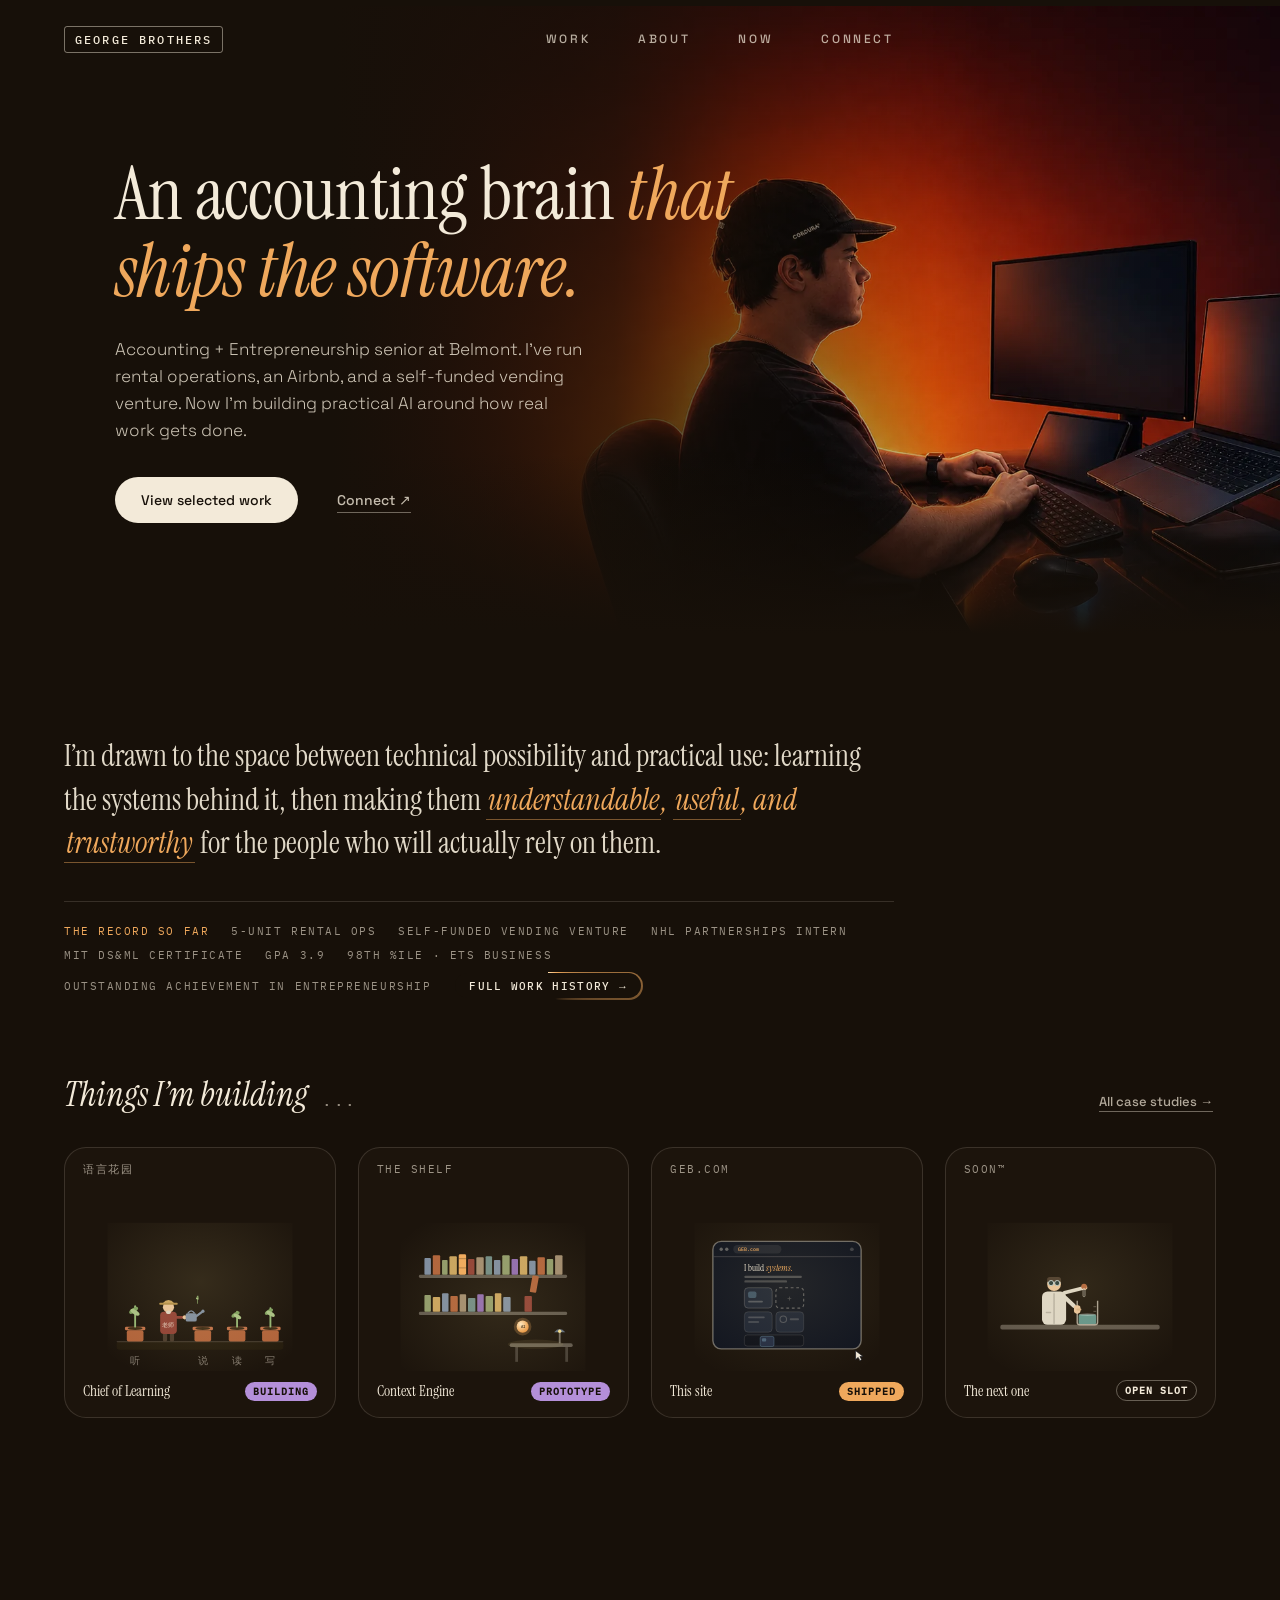
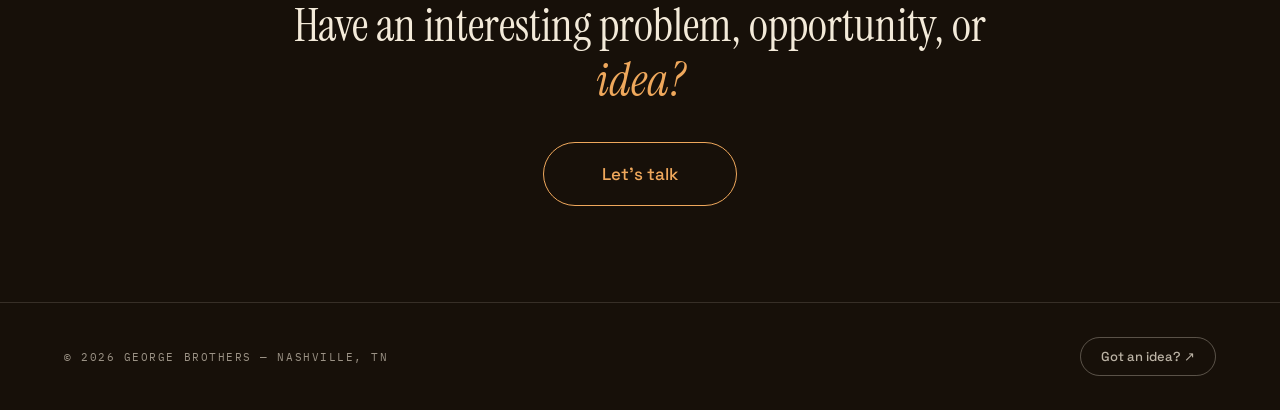
==== index.html @ db03b31f "Initial public mirror of georgeellisbrothers.com" ====
<!DOCTYPE html>
<html lang="en">
<head>
<meta charset="utf-8">
<meta name="viewport" content="width=device-width, initial-scale=1">
<title>George Brothers</title>
<meta name="description" content="Accounting + entrepreneurship senior at Belmont who has run rental operations, an Airbnb, and a self-funded vending venture. Now building practical AI and automation for real business work.">
<link rel="canonical" href="https://georgeellisbrothers.com/">
<meta property="og:title" content="George Brothers">
<meta property="og:description" content="Accounting + entrepreneurship senior at Belmont who has run rental operations, an Airbnb, and a self-funded vending venture. Now building practical AI and automation for real business work.">
<meta property="og:type" content="website">
<meta property="og:url" content="https://georgeellisbrothers.com/">
<meta property="og:image" content="https://georgeellisbrothers.com/assets/og-card.v1.png">
<meta name="twitter:card" content="summary_large_image">
<meta name="twitter:title" content="George Brothers">
<meta name="twitter:description" content="Accounting + entrepreneurship senior at Belmont who has run rental operations, an Airbnb, and a self-funded vending venture. Now building practical AI and automation for real business work.">
<meta name="twitter:image" content="https://georgeellisbrothers.com/assets/og-card.v1.png">
<link rel="icon" href="data:image/svg+xml,%3Csvg xmlns='http://www.w3.org/2000/svg' viewBox='0 0 32 32'%3E%3Crect width='32' height='32' rx='6' fill='%23171009'/%3E%3Ctext x='16' y='23' font-size='17' text-anchor='middle' fill='%23efa85c'%3E%E2%97%86%3C/text%3E%3C/svg%3E">
<link rel="preload" as="font" type="font/woff2" href="/assets/fonts/instrument-serif-400.v1.woff2" crossorigin>
<link rel="preload" as="font" type="font/woff2" href="/assets/fonts/space-grotesk-var.v1.woff2" crossorigin>
<link rel="preload" as="font" type="font/woff2" href="/assets/fonts/ibm-plex-mono-400.v1.woff2" crossorigin>
<link rel="preload" as="image" href="/assets/hero-desk.v2.webp" fetchpriority="high">
<link rel="stylesheet" href="/css/site.css">
<link rel="stylesheet" href="/css/scenes.css">
<style>
@media (prefers-reduced-motion: no-preference){
  html{scroll-behavior:smooth}
}

@keyframes dotp{0%,100%{opacity:.15}40%{opacity:1}}

/* ===== scene pausing (offscreen) ===== */
.r-scene.gb-paused,.r-scene.gb-paused *{animation-play-state:paused}

/* ===== responsive ===== */
/* scenes run a touch larger inside their cards for legibility */
.r-scene{transform:scale(1.13);transform-origin:center 45%}
@media (max-width:1024px){ .r-scene{transform:scale(1.24)} }
@media (max-width:560px){ .r-scene{transform:scale(1.55)} }
@media (max-width:768px){ .r-tip{display:none !important} }
.gb-work,.gb-cta{max-width:1400px;margin-left:auto;margin-right:auto}
@media (max-width:1024px){
  .r-cards{grid-template-columns:1fr 1fr !important}
}
@media (max-width:900px){
  .gb-positioning,.gb-work,.gb-cta{padding-left:clamp(18px,4.5vw,64px) !important;padding-right:clamp(18px,4.5vw,64px) !important}
  .r-hero{height:auto !important;margin-top:-72px !important}
  .r-hero img{position:absolute !important;left:0 !important;right:auto !important;top:0 !important;width:100% !important;height:clamp(400px,60vw,540px) !important;object-fit:cover;object-position:68% 22% !important}
  .r-hero>div:nth-child(2){background:linear-gradient(180deg,rgba(23,16,9,.82) 0%,rgba(23,16,9,.3) 16%,rgba(23,16,9,0) 30%) !important;top:0 !important;left:0 !important;right:0 !important;bottom:auto !important;height:clamp(420px,62vw,560px) !important}
  .r-hero>div:nth-child(3){top:0 !important;left:0 !important;right:0 !important;bottom:auto !important;height:clamp(420px,62vw,560px) !important;background:linear-gradient(0deg,#171009 32%,rgba(23,16,9,.55) 58%,rgba(23,16,9,.1) 78%,rgba(23,16,9,0) 92%) !important}
  .r-hero>div:nth-child(4){max-width:none !important;padding:clamp(280px,45vw,400px) 24px 8px !important}
}
@media (max-width:560px){
  .r-cards{grid-template-columns:minmax(0,1fr) !important}
  .gb-cta{padding-top:56px !important;padding-bottom:56px !important}
}

/* ===== positioning tooltips ===== */
.posw{position:relative;border-bottom:1.5px solid rgba(239,168,92,.45);padding:0 2px;cursor:default;background:transparent;color:#efa85c;transition:background .25s,color .25s,border-color .25s}
.posw:hover,.posw:focus-visible{border-color:#efa85c;background:#efa85c;color:#171009}
.posw-pop{position:absolute;bottom:calc(100% + 12px);left:50%;width:244px;transform:translateX(-50%) translateY(8px) scale(.94);opacity:0;pointer-events:none;background:#211711;border:1px solid rgba(239,168,92,.5);border-radius:12px;padding:14px 16px;box-shadow:0 16px 40px rgba(0,0,0,.55);transform-origin:bottom center;z-index:6;transition:opacity .3s ease,transform .3s cubic-bezier(.34,1.4,.6,1)}
.posw:hover .posw-pop,.posw:focus-visible .posw-pop{transform:translateX(-50%) translateY(0) scale(1);opacity:1}
.posw-ipa{display:block;font:400 11px 'IBM Plex Mono',monospace;font-style:normal;letter-spacing:.08em;color:rgba(239,168,92,.9);margin-bottom:5px}
.posw-def{display:block;font:400 13.5px/1.5 'Space Grotesk',sans-serif;font-style:normal;color:#f3ead9}

/* ===== work card hover (saturate filter dropped — scenes brighten via their own .warm layer) ===== */
.wcard{transition:transform .35s,box-shadow .35s,border-color .35s}
.wcard:hover{transform:translateY(-6px) !important;box-shadow:0 18px 40px rgba(0,0,0,.5) !important}
.card-lang:hover,.card-shelf:hover,.card-site:hover,.card-lab:hover{border-color:rgba(243,234,217,.28) !important}

/* ===== CTA envelope hover ===== */
.cta{display:inline-flex;align-items:center;border:1.5px solid #efa85c;color:#efa85c;font:500 17px 'Space Grotesk',sans-serif;padding:20px 58px;border-radius:999px;cursor:pointer;transition:background .35s,color .35s,border-color .35s}
.cta:hover,.cta:focus-visible{background:#f3ead9 !important;color:#171009 !important;border-color:#f3ead9 !important}
.cta-mail{display:inline-flex;align-items:center;overflow:hidden;width:0;opacity:0;margin-right:0;transform:translateY(6px) rotate(-12deg);transition:all .38s cubic-bezier(.34,1.56,.64,1)}
.cta:hover .cta-mail,.cta:focus-visible .cta-mail{width:20px;opacity:1;margin-right:12px;transform:none}

/* ===== connect underline hover ===== */
.hv-connect-line:hover,.hv-connect-line:focus-visible{color:#efa85c !important;border-color:#efa85c !important;background-size:0px 1px !important}

/* ===== full work history button — rotating amber ring + hover glow ===== */
.record-ring{position:relative;display:inline-flex;align-items:center;justify-content:center;border-radius:999px;padding:7px 16px;overflow:hidden;isolation:isolate;cursor:pointer;transition:box-shadow .35s}
.record-ring::before{content:'';position:absolute;top:50%;left:50%;width:190%;aspect-ratio:1;transform:translate(-50%,-50%);background:conic-gradient(from 0deg,#ffe0b0 0deg,#efa85c 34deg,rgba(239,168,92,0) 150deg,rgba(239,168,92,0) 360deg);animation:ringspin 3s linear infinite;z-index:-2}
.record-ring::after{content:'';position:absolute;inset:1.6px;border-radius:999px;background:#171009;z-index:-1;transition:background .3s}
.record-ring-label{font:500 11px 'IBM Plex Mono',monospace;letter-spacing:.12em;color:#f3ead9;transition:color .3s}
.record-ring:hover,.record-ring:focus-visible{box-shadow:0 0 22px rgba(239,168,92,.55)}
.record-ring:hover .record-ring-label,.record-ring:focus-visible .record-ring-label{color:#efa85c}
@keyframes ringspin{to{transform:translate(-50%,-50%) rotate(360deg)}}
/* reduced motion: freeze the ring as a static amber arc (global clamp handles the stop) */
@media (prefers-reduced-motion: reduce){
  .record-ring::before{background:conic-gradient(from 0deg,#efa85c 0deg,#efa85c 40deg,rgba(239,168,92,.25) 40deg,rgba(239,168,92,.25) 360deg)}
}
</style>
<script src="/js/site.js" defer></script>
<script src="/js/home.js" defer></script>
<script src="/js/scenes.js" defer></script>
</head>
<body>
<a class="skip-link" href="#main">Skip to content</a>
<div style="background:#171009;color:#f3ead9;min-height:100vh">

<!-- ============ NAV ============ -->
<nav class="gb-nav" aria-label="Primary">
  <a href="/" class="gb-wordmark">GEORGE&nbsp;BROTHERS</a>
  <div class="nav-links">
    <a href="/work" class="hv-nav">WORK</a>
    <a href="/about" class="hv-nav">ABOUT</a>
    <a href="/now" class="hv-nav">NOW</a>
    <a href="/connect" class="hv-nav">CONNECT</a>
  </div>
  <div class="gb-nav-right">
    <button type="button" class="nav-burger" aria-expanded="false" aria-controls="mobile-menu" aria-label="Menu">
      <span></span><span></span><span></span>
    </button>
  </div>
</nav>

<main id="main">

<!-- ============ HERO ============ -->
<div class="r-hero" style="position:relative;height:640px;overflow:hidden;margin-top:-72px">
  <img src="/assets/hero-desk.v2.webp" width="1672" height="941" fetchpriority="high" alt="George working at a multi-monitor desk" style="position:absolute;right:0;top:0;width:74%;height:100%;object-fit:cover;object-position:62% center">
  <div style="position:absolute;inset:0;background:linear-gradient(90deg,#171009 26%,rgba(23,16,9,.82) 48%,rgba(23,16,9,.2) 73%,rgba(23,16,9,0) 100%)"></div>
  <div style="position:absolute;inset:0;background:linear-gradient(0deg,#171009 2%,rgba(23,16,9,0) 30%)"></div>
  <div style="position:relative;z-index:2;max-width:640px;padding:150px 0 0 clamp(64px,9vw,120px);display:flex;flex-direction:column;gap:26px">
    <h1 style="margin:0;font:400 clamp(32px,7.5vw,74px)/1.04 'Instrument Serif',serif;letter-spacing:-.01em">An accounting brain <span style="font-style:italic;color:#efa85c">that ships the software.</span></h1>
    <p style="margin:0;max-width:470px;font:300 17px/1.6 'Space Grotesk',sans-serif;color:rgba(243,234,217,.82)">Accounting + Entrepreneurship senior at Belmont. I’ve run rental operations, an Airbnb, and a self-funded vending venture. Now I’m building practical AI around how real work gets done.</p>
    <div style="display:flex;align-items:center;gap:16px;margin-top:6px;flex-wrap:wrap">
      <a href="/work" class="hv-cta" style="background:#f3ead9;color:#171009;font:500 14px 'Space Grotesk',sans-serif;padding:14px 26px;border-radius:999px;cursor:pointer;transition:background .3s">View selected work</a>
      <a href="/connect" class="hv-connect-line" style="font:500 14px 'Space Grotesk',sans-serif;color:rgba(243,234,217,.8);border:1px solid transparent;padding:13px 22px;border-radius:999px;cursor:pointer;background-image:linear-gradient(rgba(243,234,217,.4),rgba(243,234,217,.4));background-repeat:no-repeat;background-size:calc(100% - 44px) 1px;background-position:22px calc(100% - 9px);transition:border-color .55s ease,color .55s ease,background-size .55s ease">Connect ↗</a>
    </div>
  </div>
</div>

<!-- ============ POSITIONING ============ -->
<div class="gb-positioning" style="padding:88px 64px 72px;max-width:830px">
  <p style="margin:0;font:400 clamp(22px,3vw,30px)/1.45 'Instrument Serif',serif;color:rgba(243,234,217,.92)">I’m drawn to the space between technical possibility and practical use: learning the systems behind it, then making them <span style="font-style:italic;color:#efa85c"><span class="posw" tabindex="0">understandable<span class="posw-pop r-tip"><span class="posw-ipa">/ˌʌndərˈstandəb(ə)l/</span><span class="posw-def">You can see how it works, not just that it works.</span></span></span>, <span class="posw" tabindex="0">useful<span class="posw-pop r-tip"><span class="posw-ipa">/ˈjuːsfʊl/</span><span class="posw-def">It earns its place by making real work easier.</span></span></span>, and <span class="posw" tabindex="0">trustworthy<span class="posw-pop r-tip"><span class="posw-ipa">/ˈtrʌs(t)ˌwərðē/</span><span class="posw-def">It behaves the same way when no one is watching.</span></span></span></span> for the people who will actually rely on them.</p>
  <div style="margin-top:36px;padding-top:22px;border-top:1px solid rgba(243,234,217,.14);display:flex;flex-wrap:wrap;align-items:baseline;column-gap:22px;row-gap:10px;font:400 11px 'IBM Plex Mono',monospace;letter-spacing:.14em;color:rgba(243,234,217,.6)">
    <span style="color:#efa85c">THE RECORD SO FAR</span>
    <span>5-UNIT RENTAL OPS</span>
    <span>SELF-FUNDED VENDING VENTURE</span>
    <span>NHL PARTNERSHIPS INTERN</span>
    <span>MIT DS&amp;ML CERTIFICATE</span>
    <span>GPA 3.9</span>
    <span>98TH %ILE · ETS BUSINESS</span>
    <span>OUTSTANDING ACHIEVEMENT IN ENTREPRENEURSHIP</span>
    <a href="/about" class="record-ring" aria-label="Full work history">
      <span class="record-ring-label">FULL WORK HISTORY →</span>
    </a>
  </div>
</div>

<!-- ============ SELECTED WORK ============ -->
<div id="work" class="gb-work" style="padding:0 64px 84px">
  <div style="display:flex;align-items:baseline;gap:14px;margin-bottom:30px;flex-wrap:wrap">
    <h2 style="margin:0;font:400 italic clamp(26px,3.6vw,34px) 'Instrument Serif',serif">Things I’m building</h2>
    <span style="font:400 16px 'IBM Plex Mono',monospace;color:rgba(243,234,217,.6);letter-spacing:.1em"><span style="animation:dotp 1.5s ease-in-out infinite">.</span><span style="animation:dotp 1.5s ease-in-out infinite;animation-delay:.25s">.</span><span style="animation:dotp 1.5s ease-in-out infinite;animation-delay:.5s">.</span></span>
    <a href="/work" class="hv-connect-line" style="margin-left:auto;font:500 13px 'Space Grotesk',sans-serif;color:rgba(243,234,217,.7);border:1px solid transparent;padding:6px 2px;background-image:linear-gradient(rgba(243,234,217,.4),rgba(243,234,217,.4));background-repeat:no-repeat;background-size:calc(100% - 4px) 1px;background-position:2px calc(100% - 4px);transition:color .4s,background-size .4s">All case studies →</a>
  </div>
  <div class="r-cards" style="display:grid;grid-template-columns:repeat(4,1fr);gap:22px">

    <!-- card 1: language garden -->
    <a href="/work#case-0" aria-label="Open case study: Chief of Learning" class="wcard card-lang" style="aspect-ratio:1;border-radius:22px;background:#1c140c;border:1px solid rgba(243,234,217,.14);position:relative;display:grid;place-items:center;overflow:hidden;cursor:pointer">
      <div class="r-scene scn" data-scene="garden" data-variant="mini" aria-hidden="true" style="position:relative;width:164px;height:150px;margin-top:28px"></div>
      <div style="position:absolute;left:18px;right:18px;bottom:16px;display:flex;align-items:center;justify-content:space-between;gap:8px">
        <span style="font:400 15px 'Instrument Serif',serif">Chief of Learning</span>
        <span style="font:600 9.5px 'IBM Plex Mono',monospace;letter-spacing:.1em;color:#171009;background:#b48fd9;border-radius:99px;padding:3px 8px">BUILDING</span>
      </div>
      <span style="position:absolute;top:14px;left:18px;font:400 11px 'IBM Plex Mono',monospace;letter-spacing:.14em;color:rgba(243,234,217,.6)">语言花园</span>
    </a>

    <!-- card 2: the thinking shelf -->
    <a href="/work#case-5" aria-label="Open case study: Context Engine" class="wcard card-shelf" style="aspect-ratio:1;border-radius:22px;background:#1c140c;border:1px solid rgba(243,234,217,.14);position:relative;display:grid;place-items:center;overflow:hidden;cursor:pointer">
      <div class="r-scene scn" data-scene="library" data-variant="mini" aria-hidden="true" style="position:relative;width:164px;height:150px;margin-top:28px"></div>
      <div style="position:absolute;left:18px;right:18px;bottom:16px;display:flex;align-items:center;justify-content:space-between;gap:8px">
        <span style="font:400 15px 'Instrument Serif',serif">Context Engine</span>
        <span style="font:600 9.5px 'IBM Plex Mono',monospace;letter-spacing:.1em;color:#171009;background:#b48fd9;border-radius:99px;padding:3px 8px">PROTOTYPE</span>
      </div>
      <span style="position:absolute;top:14px;left:18px;font:400 11px 'IBM Plex Mono',monospace;letter-spacing:.14em;color:rgba(243,234,217,.6)">THE SHELF</span>
    </a>

    <!-- card 3: this website -->
    <a href="/work#case-2" aria-label="Open case study: This site" class="wcard card-site" style="aspect-ratio:1;border-radius:22px;background:#1c140c;border:1px solid rgba(243,234,217,.14);position:relative;display:grid;place-items:center;overflow:hidden;cursor:pointer">
      <div class="r-scene scn" data-scene="website" data-variant="mini" aria-hidden="true" style="position:relative;width:164px;height:150px;margin-top:28px"></div>
      <div style="position:absolute;left:18px;right:18px;bottom:16px;display:flex;align-items:center;justify-content:space-between;gap:8px">
        <span style="font:400 15px 'Instrument Serif',serif">This site</span>
        <span style="font:600 9.5px 'IBM Plex Mono',monospace;letter-spacing:.1em;color:#171009;background:#efa85c;border-radius:99px;padding:3px 8px">SHIPPED</span>
      </div>
      <span style="position:absolute;top:14px;left:18px;font:400 11px 'IBM Plex Mono',monospace;letter-spacing:.14em;color:rgba(243,234,217,.6)">GEB.COM</span>
    </a>

    <!-- card 4: the lab -->
    <a href="/work#case-3" aria-label="Open case study: The next one" class="wcard card-lab" style="aspect-ratio:1;border-radius:22px;background:#1c140c;border:1px solid rgba(243,234,217,.14);position:relative;display:grid;place-items:center;overflow:hidden;cursor:pointer">
      <div class="r-scene scn" data-scene="lab" data-variant="mini" aria-hidden="true" style="position:relative;width:164px;height:150px;margin-top:28px"></div>
      <div style="position:absolute;left:18px;right:18px;bottom:16px;display:flex;align-items:center;justify-content:space-between;gap:8px">
        <span style="font:400 15px 'Instrument Serif',serif">The next one</span>
        <span style="font:600 9.5px 'IBM Plex Mono',monospace;letter-spacing:.1em;color:#f3ead9;background:transparent;border:1px solid rgba(243,234,217,.35);border-radius:99px;padding:3px 8px">OPEN SLOT</span>
      </div>
      <span style="position:absolute;top:14px;left:18px;font:400 11px 'IBM Plex Mono',monospace;letter-spacing:.14em;color:rgba(243,234,217,.6)">SOON™</span>
    </a>

  </div>
</div>

<!-- ============ CTA ============ -->
<div id="connect" class="gb-cta" style="padding:96px 64px;text-align:center;display:flex;flex-direction:column;align-items:center;gap:34px">
  <h2 style="margin:0;font:400 clamp(30px,5vw,46px)/1.2 'Instrument Serif',serif;max-width:700px">Have an interesting problem, opportunity, or <span style="font-style:italic;color:#efa85c">idea?</span></h2>
  <a href="/connect" class="cta">
    <span class="cta-mail" aria-hidden="true"><svg width="20" height="16" viewBox="0 0 20 16" fill="none"><rect x="1" y="1" width="18" height="14" rx="3" stroke="currentColor" stroke-width="1.6"></rect><path d="M2 3.5L10 9L18 3.5" stroke="currentColor" stroke-width="1.6" fill="none"></path></svg></span>
    <span>Let’s talk</span>
  </a>
</div>

</main>

<!-- ============ FOOTER ============ -->
<footer class="gb-footer">
  <span class="gb-copyright">© 2026 GEORGE BROTHERS — NASHVILLE, TN</span>
  <div class="gb-footer-links">
    <a href="/work#ideas" class="hv-pill hv-pill-glow">Got an idea? ↗</a>
  </div>
</footer>

</div>

<!-- ============ MOBILE MENU ============ -->
<div id="mobile-menu" hidden>
  <button type="button" class="mobile-menu-close" aria-label="Close menu">&times;</button>
  <a href="/" aria-current="page">Home</a>
  <a href="/work">Work</a>
  <a href="/about">About</a>
  <a href="/now">Now</a>
  <a href="/connect">Connect</a>
</div>

</body>
</html>
---- css/site.css ----
/* ============================================================
   George Brothers — site.css
   Shared chrome + resets for all pages. Page-specific styles
   (art, keyframes, layout) stay in each page's own <style> block.
   ============================================================ */

/* ===== self-hosted fonts (latin subsets; CJK glyphs fall through to system fonts) ===== */
@font-face{font-family:'Instrument Serif';font-style:normal;font-weight:400;font-display:swap;src:url('/assets/fonts/instrument-serif-400.v1.woff2') format('woff2')}
@font-face{font-family:'Instrument Serif';font-style:italic;font-weight:400;font-display:swap;src:url('/assets/fonts/instrument-serif-italic.v1.woff2') format('woff2')}
@font-face{font-family:'Space Grotesk';font-style:normal;font-weight:300 700;font-display:swap;src:url('/assets/fonts/space-grotesk-var.v1.woff2') format('woff2')}
@font-face{font-family:'IBM Plex Mono';font-style:normal;font-weight:400;font-display:swap;src:url('/assets/fonts/ibm-plex-mono-400.v1.woff2') format('woff2')}
@font-face{font-family:'IBM Plex Mono';font-style:normal;font-weight:500;font-display:swap;src:url('/assets/fonts/ibm-plex-mono-500.v1.woff2') format('woff2')}
@font-face{font-family:'IBM Plex Mono';font-style:italic;font-weight:400;font-display:swap;src:url('/assets/fonts/ibm-plex-mono-italic.v1.woff2') format('woff2')}

html{color-scheme:dark}
body{margin:0;background:#171009;font-family:'Space Grotesk',sans-serif}
/* clip (not hidden): kills stray horizontal overflow on mobile without
   creating a scroll container, so position:sticky keeps working */
html,body{overflow-x:clip}
/* Inline display styles (style="display:flex" etc.) beat the UA's
   [hidden]{display:none} rule — enforce it so hidden always wins. */
[hidden]{display:none !important}
a{color:inherit;text-decoration:none}
a:hover{color:inherit}

/* Button reset — converted <a onClick> -> <button> keeps looking identical */
button{font:inherit;color:inherit;background:none;border:none;padding:0;text-align:inherit;cursor:pointer}

/* Focus visibility */
:focus-visible{outline:2px solid #efa85c;outline-offset:3px}
:focus:not(:focus-visible){outline:none}

/* Skip link — visually hidden until focused */
.skip-link{position:absolute;left:16px;top:-52px;z-index:100;background:#f3ead9;color:#171009;font:500 13px 'Space Grotesk',sans-serif;padding:10px 18px;border-radius:0 0 10px 10px;transition:top .2s}
.skip-link:focus{top:0}

/* ===== shared keyframes ===== */
@keyframes pdot{0%,100%{opacity:1;transform:scale(1)}50%{opacity:.35;transform:scale(.75)}}
@keyframes fadeup{0%{opacity:0;transform:translateY(16px)}100%{opacity:1;transform:translateY(0)}}

/* ============================================================
   Canonical nav (.gb-nav) — donor: Work.dc.html
   ============================================================ */
.gb-nav{display:flex;align-items:center;justify-content:space-between;gap:12px;padding:22px 64px;position:relative;z-index:3}

.gb-wordmark{font:500 12px 'IBM Plex Mono',monospace;letter-spacing:.18em;border:1px solid rgba(243,234,217,.45);padding:5px 10px;border-radius:3px;cursor:pointer}

.nav-links{display:flex;gap:10px;font:500 12px 'Space Grotesk',sans-serif;letter-spacing:.22em;color:rgba(243,234,217,.72)}
.nav-links a{padding:8px 18px;border:1px solid transparent;border-radius:999px;transition:color .3s,border-color .3s;cursor:pointer}
.nav-links a[aria-current="page"]{border-color:rgba(243,234,217,.55);color:#f3ead9;cursor:default}

.gb-nav-right{display:flex;align-items:center;gap:14px}

.nav-burger{display:none;place-items:center;gap:4px;width:44px;height:44px;border:1px solid rgba(243,234,217,.4);border-radius:10px;cursor:pointer;grid-template-rows:repeat(3,2px);align-content:center}
.nav-burger span{width:16px;height:2px;background:#f3ead9;border-radius:2px;display:block}

@media (max-width:900px){
  .nav-links{display:none}
  .nav-burger{display:grid}
  .gb-nav,.gb-footer{padding-left:clamp(18px,4.5vw,64px);padding-right:clamp(18px,4.5vw,64px)}
}

/* ============================================================
   Mobile menu (#mobile-menu) — full-screen overlay
   JS toggles: remove [hidden] then add .open (next frame) to open;
   remove .open then set [hidden] after the fade to close.
   ============================================================ */
#mobile-menu{position:fixed;inset:0;z-index:80;background:rgba(23,16,9,.97);flex-direction:column;align-items:center;justify-content:center;gap:26px;opacity:0;pointer-events:none;transition:opacity .3s ease}
#mobile-menu[hidden]{display:none}
#mobile-menu:not([hidden]){display:flex}
#mobile-menu.open{opacity:1;pointer-events:auto}
.mobile-menu-close{position:absolute;top:16px;right:16px;padding:10px;line-height:1;font:400 26px 'Space Grotesk',sans-serif;color:rgba(243,234,217,.7);cursor:pointer;transition:color .3s}
.mobile-menu-close:hover,.mobile-menu-close:focus-visible{color:#f3ead9}
#mobile-menu a{font:400 34px 'Instrument Serif',serif;color:#f3ead9}
#mobile-menu a[aria-current="page"]{color:#efa85c}

/* ============================================================
   Canonical footer (.gb-footer) — donor: Connect/Now shape
   ============================================================ */
.gb-footer{border-top:1px solid rgba(243,234,217,.14);padding:34px 64px;display:flex;justify-content:space-between;align-items:center;flex-wrap:wrap;gap:14px}
.gb-copyright{font:400 11px 'IBM Plex Mono',monospace;letter-spacing:.14em;color:rgba(243,234,217,.6)}
.gb-footer-links{display:flex;gap:12px;align-items:center;flex-wrap:wrap}
.gb-footer-links a{font:500 13px 'Space Grotesk',sans-serif;color:rgba(243,234,217,.75);border:1px solid rgba(243,234,217,.3);border-radius:999px;padding:10px 20px;cursor:pointer;transition:border-color .3s,color .3s,box-shadow .3s}

/* ============================================================
   Shared hover classes (style-hover conversion targets)
   Payloads kept verbatim (incl. !important) per the source
   runtime's createPseudoSheet semantics — see spec §2.3.
   ============================================================ */
.hv-nav:hover,.hv-nav:focus-visible{color:#f3ead9 !important;border-color:rgba(243,234,217,.55) !important}
.hv-pill:hover,.hv-pill:focus-visible{border-color:#efa85c !important;color:#efa85c !important}
.hv-pill-glow:hover,.hv-pill-glow:focus-visible{box-shadow:0 0 18px rgba(239,168,92,.38) !important}
.hv-cta:hover,.hv-cta:focus-visible{background:#efa85c !important}

/* ============================================================
   Reduced motion — duration-clamp (not animation:none) so
   fill-mode end states still apply.
   ============================================================ */
@media (prefers-reduced-motion: reduce){
  *{animation-duration:.01ms !important;animation-iteration-count:1 !important;transition:none !important}
}
---- css/scenes.css ----
/* ============================================================
   George Brothers — scenes.css
   Living-diorama card illustrations, shared by index + work.
   Each scene is an inline SVG injected by /js/scenes.js into a
   [data-scene] host. Grammar:
     idle     — ambient-only motion (always running)
     .play    — narrative loop (hover/focus; permanent on touch)
     .dtl     — background detail, hidden when data-variant="mini"
   All motion is transform/opacity (plus a few tiny fill fades).
   Narrative anims share one clock (--scnT) and 0% == 100% ==
   rest pose, so adding/removing .play never snaps.
   NOTE: rules like `.gd-d2{animation-delay:…}` must stay AFTER
   the rule that sets the animation shorthand (shorthand resets
   delay to 0; the later rule re-applies it).
   ============================================================ */

.scn-host{--scnT:4.4s;position:relative}
.scn-host[data-variant="mini"]{--scnT:3.4s}
.scn-host[data-variant="mini"] .dtl{display:none}
.scn-host[data-variant="mini"] .ws-page{transform:translate(24px,0)}
.scn-host svg{width:100%;height:100%;display:block}
.wf-art.scn-host svg{width:200px;height:160px}
.scn-host svg *{transform-box:fill-box}
.scn-host text{font-family:'IBM Plex Mono',monospace;font-weight:500}
.scn-host text.tserif{font-family:'Instrument Serif',serif;font-weight:400}

/* warm hover wash — replaces the old rainbow/saturate hover */
.scn-host .warm{opacity:0;transition:opacity .8s ease}
.scn-host.play .warm{opacity:1}

/* loop clock — lets JS end the loop only at an iteration boundary */
.scn-host.play .scn-clock{animation:scn-clock var(--scnT) linear infinite}
@keyframes scn-clock{0%{opacity:0}100%{opacity:.01}}

/* ============================================================
   1 · garden — Chief of Learning
   ============================================================ */
/* idle */
.gd-rays{animation:gd-rays 60s linear infinite;transform-origin:center}
@keyframes gd-rays{to{transform:rotate(360deg)}}
.gd-cloud{animation:gd-cloud 26s ease-in-out infinite alternate}
@keyframes gd-cloud{from{transform:translateX(0)}to{transform:translateX(18px)}}
.gd-fly{animation:gd-fly 11s ease-in-out infinite}
@keyframes gd-fly{0%,100%{transform:translate(0,0)}25%{transform:translate(-13px,-9px)}50%{transform:translate(-22px,1px)}75%{transform:translate(-9px,7px)}}
.gd-wingL{animation:gd-flap .9s ease-in-out infinite alternate;transform-origin:right center}
.gd-wingR{animation:gd-flap .9s ease-in-out infinite alternate;transform-origin:left center}
@keyframes gd-flap{from{transform:scaleX(1)}to{transform:scaleX(.3)}}
.gd-sw1{animation:gd-sway 3.6s ease-in-out infinite alternate;transform-origin:center bottom}
.gd-sw2{animation:gd-sway 4.3s ease-in-out infinite alternate;transform-origin:center bottom}
.gd-sw3{animation:gd-sway 3.9s ease-in-out infinite alternate;transform-origin:center bottom}
@keyframes gd-sway{from{transform:rotate(-2deg)}to{transform:rotate(2deg)}}
.gd-body{animation:gd-breathe 3.8s ease-in-out infinite alternate;transform-origin:center bottom}
@keyframes gd-breathe{from{transform:scaleY(1)}to{transform:scaleY(1.014)}}
/* narrative */
.scn-host.play .gd-arm{animation:gd-arm var(--scnT) ease-in-out infinite;transform-origin:left center}
@keyframes gd-arm{0%,8%{transform:rotate(0deg)}16%,72%{transform:rotate(-18deg)}84%,100%{transform:rotate(0deg)}}
.scn-host.play .gd-can{animation:gd-can var(--scnT) ease-in-out infinite;transform-origin:left center}
@keyframes gd-can{0%,16%{transform:rotate(0deg)}23%,58%{transform:rotate(34deg)}68%,100%{transform:rotate(0deg)}}
.scn-host.play .gd-dropx{animation:gd-dropx var(--scnT) linear infinite}
@keyframes gd-dropx{0%,26%{transform:translateX(0);opacity:0}27%{opacity:1}32%{transform:translateX(2.5px);opacity:1}32.6%{opacity:0}33%{transform:translateX(0)}34%{opacity:1}39%{transform:translateX(2.5px);opacity:1}39.6%{opacity:0}40%{transform:translateX(0)}41%{opacity:1}46%{transform:translateX(2.5px);opacity:1}46.6%{opacity:0}47%,100%{transform:translateX(0);opacity:0}}
.scn-host.play .gd-dropy{animation:gd-dropy var(--scnT) linear infinite}
@keyframes gd-dropy{0%,26%{transform:translateY(0);animation-timing-function:cubic-bezier(.5,0,1,1)}32%{transform:translateY(17px)}33%{transform:translateY(0);animation-timing-function:cubic-bezier(.5,0,1,1)}39%{transform:translateY(17px)}40%{transform:translateY(0);animation-timing-function:cubic-bezier(.5,0,1,1)}46%{transform:translateY(17px)}47%,100%{transform:translateY(0)}}
.scn-host.play .gd-d2{animation-delay:calc(var(--scnT)*.04)}
.scn-host.play .gd-d3{animation-delay:calc(var(--scnT)*.08)}
.scn-host.play .gd-wet{animation:gd-wet var(--scnT) ease-in-out infinite}
@keyframes gd-wet{0%,30%{opacity:0}40%,74%{opacity:.75}90%,100%{opacity:0}}
.scn-host.play .gd-grow{animation:gd-grow var(--scnT) ease-in-out infinite;transform-origin:center bottom}
@keyframes gd-grow{0%,30%{transform:scale(.28);animation-timing-function:cubic-bezier(.3,1.25,.5,1)}48%,84%{transform:scale(1)}96%,100%{transform:scale(.28)}}
.scn-host.play .gd-bud{animation:gd-bud var(--scnT) ease-in-out infinite;transform-origin:center}
@keyframes gd-bud{0%,50%{transform:scale(0);opacity:0}58%{transform:scale(1.15);opacity:1}62%,80%{transform:scale(1);opacity:1}90%,100%{transform:scale(0);opacity:0}}
.scn-host.play .gd-gl1{animation:gd-glyph var(--scnT) ease-in-out infinite}
.scn-host.play .gd-gl2{animation:gd-glyph var(--scnT) ease-in-out calc(var(--scnT)*.055) infinite}
.scn-host.play .gd-gl3{animation:gd-glyph var(--scnT) ease-in-out calc(var(--scnT)*.11) infinite}
.scn-host.play .gd-gl4{animation:gd-glyph var(--scnT) ease-in-out calc(var(--scnT)*.165) infinite}
@keyframes gd-glyph{0%,44%{fill:rgba(243,234,217,.5)}50%,62%{fill:#efd98a}72%,100%{fill:rgba(243,234,217,.5)}}
.scn-host.play .gd-dot1{animation:gd-dot var(--scnT) ease-in-out infinite}
.scn-host.play .gd-dot2{animation:gd-dot var(--scnT) ease-in-out calc(var(--scnT)*.055) infinite}
.scn-host.play .gd-dot3{animation:gd-dot var(--scnT) ease-in-out calc(var(--scnT)*.11) infinite}
.scn-host.play .gd-dot4{animation:gd-dot var(--scnT) ease-in-out calc(var(--scnT)*.165) infinite}
@keyframes gd-dot{0%,44%{opacity:0}50%,62%{opacity:.22}72%,100%{opacity:0}}
.scn-host.play .gd-spark{animation:gd-spark var(--scnT) ease-in-out infinite;transform-origin:center}
@keyframes gd-spark{0%,52%{transform:scale(0);opacity:0}58%{transform:scale(1.15);opacity:1}62%{transform:scale(1);opacity:1}70%,100%{transform:scale(.2);opacity:0}}

/* ============================================================
   2 · dashboard — Dashboard Pro Max
   ============================================================ */
/* idle */
.db-bob{animation:db-bob 2.6s ease-in-out infinite alternate}
@keyframes db-bob{from{transform:translateY(0)}to{transform:translateY(-3px)}}
.db-halo{animation:db-halo 3s ease-in-out infinite alternate}
@keyframes db-halo{from{opacity:.15}to{opacity:.32}}
.db-steam{animation:db-steam 3.2s ease-in-out infinite}
.db-steam.s2{animation-delay:-1.6s}
@keyframes db-steam{0%{transform:translateY(0);opacity:0}25%{opacity:.5}100%{transform:translateY(-7px);opacity:0}}
.db-led1{animation:db-led1 2.4s ease-in-out infinite alternate}
@keyframes db-led1{from{opacity:.25}to{opacity:1}}
.db-hand{animation:db-hand 30s linear infinite;transform-origin:center bottom}
@keyframes db-hand{to{transform:rotate(360deg)}}
/* narrative */
.scn-host.play .db-orbmove{animation:db-orbmove var(--scnT) ease-in-out infinite}
@keyframes db-orbmove{0%,4%{transform:translate(0,0)}14%,28%{transform:translate(72px,56px)}40%,46%{transform:translate(40px,16px)}52%{transform:translate(40px,11px)}57%{transform:translate(40px,16px)}72%,100%{transform:translate(0,0)}}
.scn-host.play .db-scan{animation:db-scan var(--scnT) linear infinite}
@keyframes db-scan{0%,8%{transform:translateX(0);opacity:0}10%{opacity:.5}22%{transform:translateX(118px);opacity:.5}24%{opacity:0}25%,100%{transform:translateX(0);opacity:0}}
.scn-host.play .db-tileb{animation:db-tileb var(--scnT) ease-in-out infinite;transform-origin:center}
@keyframes db-tileb{0%,20%{transform:translate(0,0) rotate(4deg) scale(1);opacity:1}26%,30%{transform:translate(0,-3px) rotate(0deg) scale(1.05);opacity:1}42%{transform:translate(-32px,-49px) rotate(0deg) scale(1.05)}46%,84%{transform:translate(-32px,-46px) rotate(0deg) scale(1);opacity:1}88%{transform:translate(-32px,-46px) rotate(0deg) scale(1);opacity:0}89%{transform:translate(0,0) rotate(4deg) scale(1);opacity:0}94%,100%{transform:translate(0,0) rotate(4deg) scale(1);opacity:1}}
.scn-host.play .db-plus{animation:db-plus var(--scnT) linear infinite}
@keyframes db-plus{0%,26%{opacity:.25}34%,90%{opacity:0}96%,100%{opacity:.25}}
.scn-host.play .db-flash{animation:db-flash var(--scnT) ease-in-out infinite}
@keyframes db-flash{0%,40%{opacity:0}46%{opacity:.9}60%,100%{opacity:0}}
.scn-host.play .db-bar1{animation:db-bar1 var(--scnT) ease-in-out infinite;transform-origin:center bottom}
@keyframes db-bar1{0%,44%{transform:scaleY(.45)}52%{transform:scaleY(1)}56%,86%{transform:scaleY(.92)}92%,100%{transform:scaleY(.45)}}
.scn-host.play .db-bar2{animation:db-bar2 var(--scnT) ease-in-out infinite;transform-origin:center bottom}
@keyframes db-bar2{0%,46%{transform:scaleY(.85)}56%,86%{transform:scaleY(.5)}92%,100%{transform:scaleY(.85)}}
.scn-host.play .db-bar3{animation:db-bar3 var(--scnT) ease-in-out infinite;transform-origin:center bottom}
@keyframes db-bar3{0%,48%{transform:scaleY(.6)}56%{transform:scaleY(1.1)}60%,86%{transform:scaleY(1.02)}92%,100%{transform:scaleY(.6)}}
.scn-host.play .db-prog{animation:db-prog var(--scnT) ease-in-out infinite;transform-origin:left center}
@keyframes db-prog{0%,46%{transform:scaleX(.3)}58%,86%{transform:scaleX(.82)}92%,100%{transform:scaleX(.3)}}
.scn-host.play .db-led2{animation:db-led2 var(--scnT) linear infinite}
@keyframes db-led2{0%,48%{fill:rgba(243,234,217,.18)}52%,86%{fill:#8fbf7f}92%,100%{fill:rgba(243,234,217,.18)}}
.scn-host.play .db-ping{animation:db-ping var(--scnT) ease-out infinite;transform-origin:center}
@keyframes db-ping{0%,50%{transform:scale(.4);opacity:0}52%{opacity:.7}64%,100%{transform:scale(2.6);opacity:0}}
.scn-host.play .db-pulse{animation:db-pulse var(--scnT) ease-out infinite}
@keyframes db-pulse{0%,58%{transform:translateY(0);opacity:0}62%{opacity:1}68%,100%{transform:translateY(-8px);opacity:0}}
.scn-host.play .db-veil{animation:db-veil var(--scnT) ease-in-out infinite}
@keyframes db-veil{0%,82%{opacity:0}88%,94%{opacity:.55}100%{opacity:0}}

/* ============================================================
   3 · guidebook — AI for Beginners
   ============================================================ */
/* idle */
.bk-cone{animation:bk-flicker 4s ease-in-out infinite alternate}
@keyframes bk-flicker{from{opacity:.5}to{opacity:.6}}
.bk-mote1{animation:bk-mote 5.5s linear infinite}
.bk-mote2{animation:bk-mote 7s linear infinite;animation-delay:-3s}
@keyframes bk-mote{0%{transform:translateY(0);opacity:0}20%{opacity:.55}80%{opacity:.4}100%{transform:translateY(-16px);opacity:0}}
.bk-led{animation:bk-breathe 2.8s ease-in-out infinite alternate}
@keyframes bk-breathe{from{opacity:.45}to{opacity:1}}
.bk-leg1{animation:bk-swing 2.6s ease-in-out infinite alternate;transform-origin:center top}
.bk-leg2{animation:bk-swing 2.6s ease-in-out infinite alternate;animation-delay:-1.3s;transform-origin:center top}
@keyframes bk-swing{from{transform:rotate(-5deg)}to{transform:rotate(5deg)}}
.bk-corner{animation:bk-corner 3.2s ease-in-out infinite alternate;transform-origin:left bottom}
@keyframes bk-corner{from{transform:rotate(0deg)}to{transform:rotate(-8deg)}}
/* narrative */
.scn-host.play .bk-lean{animation:bk-lean var(--scnT) ease-in-out infinite;transform-origin:center bottom}
@keyframes bk-lean{0%,4%{transform:rotate(0deg)}12%,62%{transform:rotate(3.5deg)}74%,100%{transform:rotate(0deg)}}
.scn-host.play .bk-arm{animation:bk-arm var(--scnT) ease-in-out infinite;transform-origin:left center}
@keyframes bk-arm{0%,4%{transform:rotate(0deg)}12%,24%{transform:rotate(-9deg)}34%,100%{transform:rotate(0deg)}}
.scn-host.play .bk-flip{animation:bk-flip var(--scnT) ease-in-out infinite;transform-origin:left center}
@keyframes bk-flip{0%,10%{transform:scaleX(1);opacity:0}11%,12%{transform:scaleX(1);opacity:1}26%,84%{transform:scaleX(-.94);opacity:1}90%{transform:scaleX(-.94);opacity:0}91%,100%{transform:scaleX(1);opacity:0}}
.scn-host.play .bk-diag{animation:bk-diag var(--scnT) ease-in-out infinite}
@keyframes bk-diag{0%,24%{opacity:0}30%,80%{opacity:1}88%,100%{opacity:0}}
.scn-host.play .bk-ideax{animation:bk-ideax var(--scnT) linear infinite}
@keyframes bk-ideax{0%,32%{transform:translateX(0);opacity:0}34%{opacity:1}52%{transform:translateX(36px);opacity:1}54%,100%{transform:translateX(36px);opacity:0}}
.scn-host.play .bk-ideay{animation:bk-ideay var(--scnT) linear infinite}
@keyframes bk-ideay{0%,32%{transform:translateY(0);animation-timing-function:cubic-bezier(.2,.7,.4,1)}40%{transform:translateY(-24px);animation-timing-function:cubic-bezier(.5,0,.8,.4)}52%,54%{transform:translateY(-10px)}55%,100%{transform:translateY(0)}}
.scn-host.play .bk-hop{animation:bk-hop var(--scnT) ease-in-out infinite;transform-origin:center bottom}
@keyframes bk-hop{0%,52%{transform:translateY(0) scale(1)}55%{transform:translateY(-4px) scale(1)}58%{transform:translateY(0) scale(1.07,.93)}61%,100%{transform:translateY(0) scale(1)}}
.scn-host.play .bk-led{animation:bk-led var(--scnT) linear infinite}
@keyframes bk-led{0%,52%{fill:rgba(243,234,217,.25)}56%,74%{fill:#efd98a}82%,100%{fill:rgba(243,234,217,.25)}}
.scn-host.play .bk-ledhalo{animation:bk-ledhalo var(--scnT) ease-in-out infinite}
@keyframes bk-ledhalo{0%,52%{opacity:0}56%,74%{opacity:.6}82%,100%{opacity:0}}
.scn-host.play .bk-chest{animation:bk-ledhalo var(--scnT) ease-in-out infinite}
.scn-host.play .bk-bang{animation:bk-bang var(--scnT) ease-in-out infinite;transform-origin:center bottom}
@keyframes bk-bang{0%,54%{transform:scale(.4);opacity:0}58%{transform:scale(1.15);opacity:1}62%,76%{transform:scale(1);opacity:1}84%,100%{transform:scale(.4);opacity:0}}
.scn-host.play .bk-cone{animation:bk-cone var(--scnT) ease-in-out infinite}
@keyframes bk-cone{0%,54%{opacity:.5}62%,78%{opacity:.85}90%,100%{opacity:.5}}

/* ============================================================
   4 · website — This Site
   ============================================================ */
/* idle */
.ws-ccaret{animation:ws-caret 1s steps(1) infinite}
@keyframes ws-caret{0%,49%{opacity:1}50%,100%{opacity:0}}
.ws-type{animation:ws-typing 3.6s ease-out infinite;transform-origin:left center}
@keyframes ws-typing{0%{transform:scaleX(.15)}30%{transform:scaleX(.55)}45%{transform:scaleX(.55)}75%,88%{transform:scaleX(1)}100%{transform:scaleX(.15)}}
.ws-chipbob{animation:ws-chipbob 3s ease-in-out infinite alternate}
.scn-host.play .ws-chipbob{animation:none}
@keyframes ws-chipbob{from{transform:translateY(0)}to{transform:translateY(-1.2px)}}
/* narrative */
.scn-host.play .ws-cur{animation:ws-cur var(--scnT) ease-in-out infinite}
@keyframes ws-cur{0%,6%{transform:translate(0,0) scale(1)}16%,19%{transform:translate(-95px,-12px) scale(1)}21%{transform:translate(-95px,-12px) scale(.85)}24%{transform:translate(-95px,-12px) scale(1)}26%{transform:translate(-95px,-12px) scale(1)}40%,50%{transform:translate(-71px,-57px) scale(1)}62%,78%{transform:translate(0,0) scale(1)}100%{transform:translate(0,0) scale(1)}}
.scn-host.play .ws-ring{animation:ws-ring var(--scnT) ease-out infinite;transform-origin:center}
@keyframes ws-ring{0%,18%{transform:scale(.4);opacity:0}21%{transform:scale(1);opacity:.8}28%,100%{transform:scale(1.9);opacity:0}}
.scn-host.play .ws-chip{animation:ws-chip var(--scnT) ease-in-out infinite;transform-origin:top left}
@keyframes ws-chip{0%,18%{transform:translate(0,0) scale(.5) rotate(0deg);opacity:1}24%,26%{transform:translate(0,-4px) scale(.55) rotate(0deg);opacity:1}34%{transform:translate(6px,-32px) scale(.8) rotate(-2.5deg)}40%{transform:translate(17px,-53px) scale(1) rotate(0deg)}45%,84%{transform:translate(17px,-51px) scale(1) rotate(0deg);opacity:1}88%{transform:translate(17px,-51px) scale(1) rotate(0deg);opacity:0}89%{transform:translate(0,0) scale(.5) rotate(0deg);opacity:0}94%,100%{transform:translate(0,0) scale(.5) rotate(0deg);opacity:1}}
.scn-host.play .ws-slot{animation:ws-slot var(--scnT) linear infinite}
@keyframes ws-slot{0%,40%{opacity:1}46%,88%{opacity:0}94%,100%{opacity:1}}
.scn-host.play .ws-plus{animation:ws-plus var(--scnT) linear infinite}
@keyframes ws-plus{0%,36%{opacity:.25}42%,90%{opacity:0}96%,100%{opacity:.25}}
.scn-host.play .ws-flash{animation:ws-flash var(--scnT) ease-in-out infinite}
@keyframes ws-flash{0%,40%{opacity:0}46%{opacity:.9}62%,100%{opacity:0}}
.scn-host.play .ws-led{animation:ws-led var(--scnT) linear infinite}
@keyframes ws-led{0%,46%{fill:rgba(243,234,217,.2)}50%,84%{fill:#8fbf7f}92%,100%{fill:rgba(243,234,217,.2)}}
.scn-host.play .ws-ping{animation:ws-ping var(--scnT) ease-out infinite;transform-origin:center}
@keyframes ws-ping{0%,50%{transform:scale(.5);opacity:0}52%{opacity:.8}62%,100%{transform:scale(2.4);opacity:0}}
.scn-host.play .ws-cl1{animation:ws-cl var(--scnT) ease-out infinite;transform-origin:left center}
.scn-host.play .ws-cl2{animation:ws-cl var(--scnT) ease-out calc(var(--scnT)*.03) infinite;transform-origin:left center}
@keyframes ws-cl{0%,44%{transform:scaleX(0)}50%,84%{transform:scaleX(1)}90%,100%{transform:scaleX(0)}}
.scn-host.play .ws-pill{animation:ws-pill var(--scnT) ease-in-out infinite;transform-origin:center}
@keyframes ws-pill{0%,48%{transform:scale(.6);opacity:0}54%{transform:scale(1.1);opacity:1}58%,80%{transform:scale(1);opacity:1}88%,100%{transform:scale(.6);opacity:0}}
.scn-host.play .ws-prog{animation:ws-prog var(--scnT) linear infinite;transform-origin:left center}
@keyframes ws-prog{0%,82%{transform:scaleX(0);opacity:0}84%{opacity:1}92%{transform:scaleX(1);opacity:1}94%,100%{transform:scaleX(1);opacity:0}}
.scn-host.play .ws-veil{animation:ws-veil var(--scnT) ease-in-out infinite}
@keyframes ws-veil{0%,82%{opacity:0}88%,94%{opacity:.5}100%{opacity:0}}

/* ============================================================
   5 · lab — Coming Soon
   ============================================================ */
/* idle */
.lb-steam1{animation:lb-steam 3.4s linear infinite}
.lb-steam2{animation:lb-steam 3.4s linear infinite;animation-delay:-1.7s}
@keyframes lb-steam{0%{transform:translateY(0);opacity:0}25%{opacity:.45}100%{transform:translateY(-10px);opacity:0}}
.lb-vial{animation:lb-vial 3.6s ease-in-out infinite alternate}
@keyframes lb-vial{from{opacity:.35}to{opacity:.7}}
.lb-lamp{animation:lb-lampsway 5.5s ease-in-out infinite alternate;transform-origin:center top}
@keyframes lb-lampsway{from{transform:rotate(-1.2deg)}to{transform:rotate(1.2deg)}}
.lb-shim{animation:lb-shim 3s ease-in-out infinite alternate;transform-origin:center}
@keyframes lb-shim{from{transform:scaleX(1)}to{transform:scaleX(1.06)}}
.lb-body{animation:gd-breathe 3.4s ease-in-out infinite alternate;transform-origin:center bottom}
.lb-cone{animation:bk-flicker 4.5s ease-in-out infinite alternate}
/* narrative */
.scn-host.play .lb-hold{animation:lb-hold var(--scnT) ease-in-out infinite}
@keyframes lb-hold{0%,4%{transform:translate(0,0)}5.5%{transform:translate(-.8px,0)}7%{transform:translate(.8px,0)}8.5%{transform:translate(-.5px,0)}10%,100%{transform:translate(0,0)}}
.scn-host.play .lb-arm2{animation:lb-arm2 var(--scnT) ease-in-out infinite;transform-origin:left center}
@keyframes lb-arm2{0%,4%{transform:rotate(0deg)}10%,62%{transform:rotate(6deg)}72%,100%{transform:rotate(0deg)}}
.scn-host.play .lb-bulb{animation:lb-bulb var(--scnT) ease-in-out infinite;transform-origin:center top}
@keyframes lb-bulb{0%,12%{transform:scaleY(1)}14%,17%{transform:scaleY(.72)}20%,100%{transform:scaleY(1)}}
.scn-host.play .lb-drip{animation:lb-drip var(--scnT) linear infinite;transform-origin:center}
@keyframes lb-drip{0%,14%{transform:translateY(0) scale(.3);opacity:0}16%{transform:translateY(0) scale(.6);opacity:1}19%{transform:translateY(0) scale(1);opacity:1;animation-timing-function:cubic-bezier(.5,0,1,1)}25%{transform:translateY(18px) scale(1);opacity:1}26%,100%{transform:translateY(0) scale(.3);opacity:0}}
.scn-host.play .lb-splash{animation:lb-splash var(--scnT) ease-out infinite;transform-origin:center}
@keyframes lb-splash{0%,25%{transform:scale(.4);opacity:0}27%{transform:scale(1);opacity:.8}31%,100%{transform:scale(1.6);opacity:0}}
.scn-host.play .lb-liqA{animation:lb-liqA var(--scnT) ease-in-out infinite}
@keyframes lb-liqA{0%,27%{opacity:0}36%,62%{opacity:.85}82%,100%{opacity:0}}
.scn-host.play .lb-glow{animation:lb-glow var(--scnT) ease-in-out infinite}
@keyframes lb-glow{0%,28%{opacity:0}38%{opacity:.5}60%{opacity:.4}80%,100%{opacity:0}}
.scn-host.play .lb-rise{animation:lb-rise var(--scnT) ease-in-out infinite;transform-origin:center bottom}
@keyframes lb-rise{0%,26%{transform:scaleY(1)}36%,70%{transform:scaleY(1.25)}86%,100%{transform:scaleY(1)}}
.scn-host.play .lb-bub1{animation:lb-bub var(--scnT) ease-out infinite}
.scn-host.play .lb-bub2{animation:lb-bub var(--scnT) ease-out calc(var(--scnT)*.04) infinite}
.scn-host.play .lb-bub3{animation:lb-bub var(--scnT) ease-out calc(var(--scnT)*.08) infinite}
@keyframes lb-bub{0%,30%{transform:translateY(0);opacity:0}34%{opacity:.9}42%,100%{transform:translateY(-7px);opacity:0}}
.scn-host.play .lb-spark{animation:lb-spark var(--scnT) ease-in-out infinite;transform-origin:center}
@keyframes lb-spark{0%,44%{transform:scale(0);opacity:0}50%{transform:scale(1.15);opacity:1}54%{transform:scale(1);opacity:1}60%,100%{transform:scale(.3);opacity:0}}
.scn-host.play .lb-nod{animation:lb-nod var(--scnT) ease-in-out infinite;transform-origin:center bottom}
@keyframes lb-nod{0%,46%{transform:rotate(0deg)}52%,58%{transform:rotate(-5deg)}64%,100%{transform:rotate(0deg)}}
.scn-host.play .lb-glint{animation:lb-glint var(--scnT) linear infinite}
@keyframes lb-glint{0%,48%{transform:translateX(0);opacity:0}51%{opacity:.8}56%,100%{transform:translateX(7px);opacity:0}}
.scn-host.play .lb-cone{animation:lb-cone var(--scnT) ease-in-out infinite}
@keyframes lb-cone{0%,40%{opacity:.5}52%,72%{opacity:.85}86%,100%{opacity:.5}}

/* ============================================================
   6 · library — Context Engine
   ============================================================ */
/* idle */
.lib-bob{animation:db-bob 2.8s ease-in-out infinite alternate}
.lib-halo{animation:db-halo 3.2s ease-in-out infinite alternate}
.lib-pool{animation:bk-flicker 4.5s ease-in-out infinite alternate}
.lib-mote1{animation:bk-mote 6s linear infinite}
.lib-mote2{animation:bk-mote 7.5s linear infinite;animation-delay:-3.5s}
/* narrative */
.scn-host.play .lib-move{animation:lib-move var(--scnT) ease-in-out infinite}
@keyframes lib-move{0%,4%{transform:translate(0,0)}14%{transform:translate(-102px,-68px);animation-timing-function:linear}28%,34%{transform:translate(-69px,-68px)}44%{transform:translate(-32px,-32px)}52%,58%{transform:translate(-4px,4px)}62%{transform:translate(-4px,0)}66%{transform:translate(-4px,4px)}78%,100%{transform:translate(0,0)}}
.scn-host.play .lib-q{animation:lib-q var(--scnT) ease-in-out infinite;transform-origin:center bottom}
@keyframes lib-q{0%,2%{transform:translateY(4px) scale(.7);opacity:0}8%{transform:translateY(0) scale(1.05);opacity:1}11%,54%{transform:translateY(0) scale(1);opacity:1}58%,100%{transform:translateY(0) scale(1);opacity:0}}
.scn-host.play .lib-q2{animation:lib-q2 var(--scnT) ease-in-out infinite;transform-origin:center bottom}
@keyframes lib-q2{0%,56%{transform:scale(.6);opacity:0}61%{transform:scale(1.1);opacity:1}64%,82%{transform:scale(1);opacity:1}88%,100%{transform:scale(.6);opacity:0}}
.scn-host.play .lib-s1{animation:lib-scan var(--scnT) linear infinite}
.scn-host.play .lib-s2{animation:lib-scan var(--scnT) linear calc(var(--scnT)*.04) infinite}
.scn-host.play .lib-s3{animation:lib-scan var(--scnT) linear calc(var(--scnT)*.08) infinite}
.scn-host.play .lib-s4{animation:lib-scan var(--scnT) linear calc(var(--scnT)*.12) infinite}
@keyframes lib-scan{0%,12%{opacity:0}15%{opacity:.3}18%,100%{opacity:0}}
.scn-host.play .lib-s5{animation:lib-s5 var(--scnT) linear infinite}
@keyframes lib-s5{0%,26%{opacity:0}30%,36%{opacity:.45}42%,100%{opacity:0}}
.scn-host.play .lib-book{animation:lib-book var(--scnT) ease-in-out infinite;transform-origin:center bottom}
@keyframes lib-book{0%,30%{transform:translate(0,0) rotate(0deg);opacity:1}36%,38%{transform:translate(2px,7px) rotate(-10deg);opacity:1}46%{transform:translate(38px,32px) rotate(-45deg)}54%{transform:translate(79px,73px) rotate(-90deg)}57%,80%{transform:translate(79px,70px) rotate(-90deg);opacity:1}84%{transform:translate(79px,70px) rotate(-90deg);opacity:1}89%{transform:translate(79px,70px) rotate(-90deg);opacity:0}90%{transform:translate(0,0) rotate(0deg);opacity:0}96%,100%{transform:translate(0,0) rotate(0deg);opacity:1}}
.scn-host.play .lib-pg1{animation:lib-pg var(--scnT) ease-out infinite;transform-origin:right center}
.scn-host.play .lib-pg2{animation:lib-pg var(--scnT) ease-out calc(var(--scnT)*.02) infinite;transform-origin:left center}
@keyframes lib-pg{0%,58%{transform:scaleX(0);opacity:0}59%{opacity:1}64%,80%{transform:scaleX(1);opacity:1}86%,100%{transform:scaleX(0);opacity:0}}
.scn-host.play .lib-c1{animation:lib-cite var(--scnT) ease-out infinite;transform-origin:left center}
.scn-host.play .lib-c2{animation:lib-cite var(--scnT) ease-out calc(var(--scnT)*.03) infinite;transform-origin:left center}
.scn-host.play .lib-c3{animation:lib-cite var(--scnT) ease-out calc(var(--scnT)*.06) infinite;transform-origin:left center}
@keyframes lib-cite{0%,62%{transform:scaleX(0);opacity:0}63%{opacity:1}68%,78%{transform:scaleX(1);opacity:1}84%,100%{transform:scaleX(0);opacity:0}}
.scn-host.play .lib-pool{animation:lib-pool var(--scnT) ease-in-out infinite}
@keyframes lib-pool{0%,56%{opacity:.5}64%,80%{opacity:.95}92%,100%{opacity:.5}}
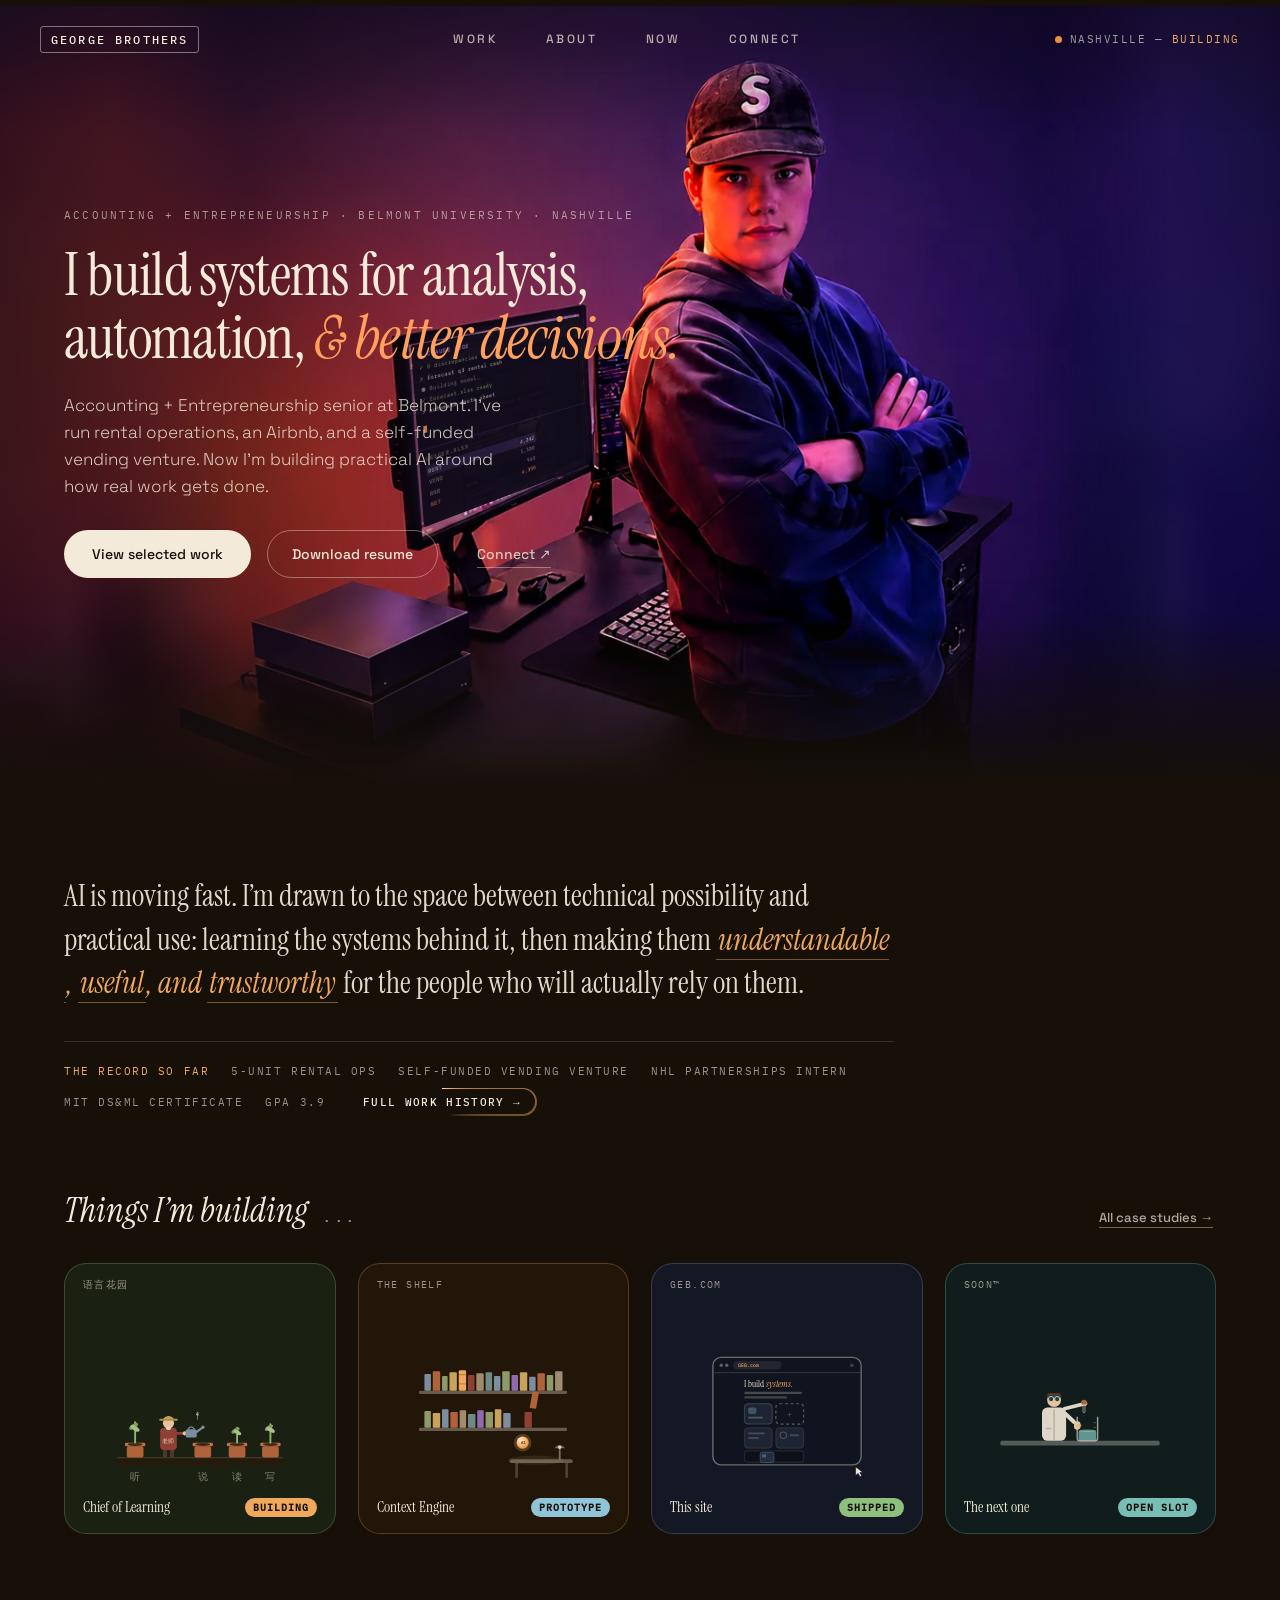
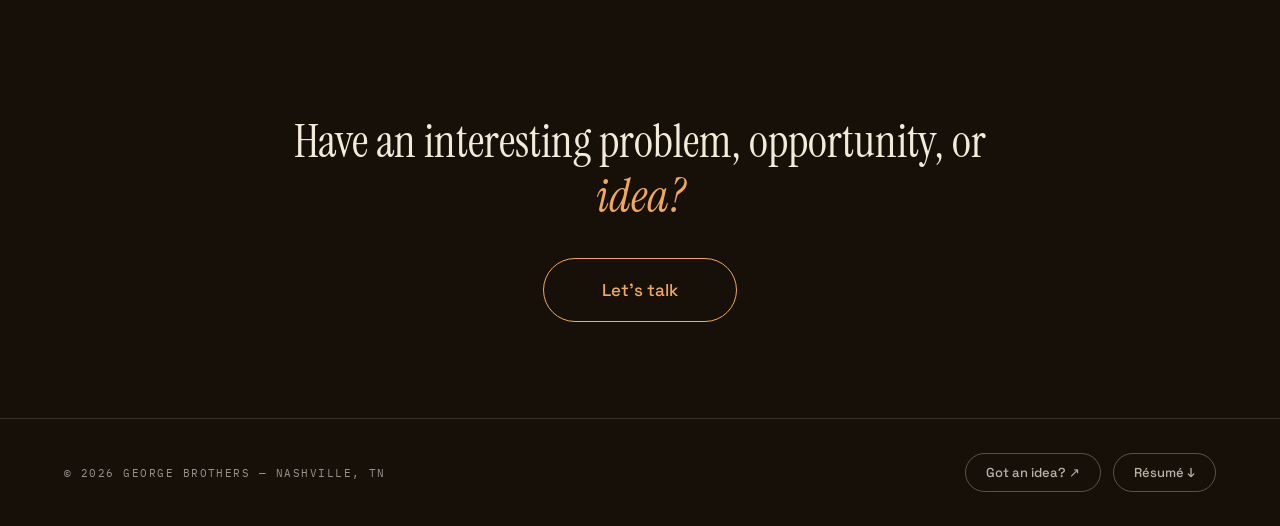
==== commit 8b10c933: "Sync mirror with current site: new hero, card scenes, Now/Connect work Brings the public mirror up t" ====
--- a/index.html
+++ b/index.html
@@ -19,7 +19,7 @@
 <link rel="preload" as="font" type="font/woff2" href="/assets/fonts/instrument-serif-400.v1.woff2" crossorigin>
 <link rel="preload" as="font" type="font/woff2" href="/assets/fonts/space-grotesk-var.v1.woff2" crossorigin>
 <link rel="preload" as="font" type="font/woff2" href="/assets/fonts/ibm-plex-mono-400.v1.woff2" crossorigin>
-<link rel="preload" as="image" href="/assets/hero-desk.v2.webp" fetchpriority="high">
+<link rel="preload" as="image" href="/assets/hero-center.v1.webp" fetchpriority="high">
 <link rel="stylesheet" href="/css/site.css">
 <link rel="stylesheet" href="/css/scenes.css">
 <style>
@@ -31,6 +31,43 @@
 
 /* ===== scene pausing (offscreen) ===== */
 .r-scene.gb-paused,.r-scene.gb-paused *{animation-play-state:paused}
+
+/* ===== hero (desktop base) ===== */
+/* The portrait is centred and deliberately taller than the frame: the subject sits
+   dead-centre, the copy reads over the orange side of the backdrop. Everything in
+   .hero-stage is sized off the stage height, so the composition holds at any width. */
+.r-hero{position:relative;height:780px;overflow:hidden;margin-top:-72px;background:#120a1d}
+/* Backdrop = a 40px-wide copy of the portrait, upscaled. Reads as the design's
+   blur(70px) wash without asking the compositor to blur a full-bleed image. */
+.hero-backdrop{position:absolute;inset:-8%;width:116%;height:116%;opacity:.95;background:url("[data-uri]") center/cover no-repeat}
+.hero-stage{position:absolute;z-index:0;left:50%;top:-21.67%;height:169%;aspect-ratio:1122/1402;transform:translateX(-50%);container-type:size}
+.hero-photo{position:absolute;inset:0;width:100%;height:100%;object-fit:cover;-webkit-mask-image:linear-gradient(90deg,transparent 0%,#000 12%,#000 88%,transparent 100%);mask-image:linear-gradient(90deg,transparent 0%,#000 12%,#000 88%,transparent 100%)}
+.hero-fade-x{position:absolute;inset:0;z-index:1;background:linear-gradient(90deg,rgba(18,10,29,.82) 0%,rgba(18,10,29,.6) 20%,rgba(18,10,29,.18) 36%,rgba(18,10,29,0) 48%)}
+.hero-fade-b{position:absolute;inset:0;z-index:1;background:linear-gradient(180deg,rgba(18,10,29,.55) 0%,rgba(18,10,29,0) 16%),linear-gradient(0deg,#171009 0%,rgba(23,16,9,.6) 8%,rgba(23,16,9,0) 22%)}
+.hero-copy{position:relative;z-index:2;max-width:640px;padding:202px 0 68px 64px;display:flex;flex-direction:column;gap:22px}
+.hero-eyebrow{margin:0;font:400 11px 'IBM Plex Mono',monospace;letter-spacing:.2em;color:rgba(243,234,217,.6)}
+.hero-h1{margin:0;font:400 clamp(34px,4.72vw,68px)/1.04 'Instrument Serif',serif;letter-spacing:-.015em;text-wrap:pretty}
+.hero-amber{font-style:italic;color:#ffa05c}
+.hero-sub{margin:0;max-width:440px;font:300 17px/1.6 'Space Grotesk',sans-serif;color:rgba(243,234,217,.85)}
+
+/* ===== hero monitor (composited onto the screen in the photo) =====
+   Positioned as a % of .hero-stage and typeset in cqh (1cqh = 1% of stage height),
+   so it stays welded to the screen at every viewport size. Content from home.js. */
+.hero-monitor{position:absolute;left:28.94%;top:38.61%;width:21.27%;height:13.82%;transform:perspective(30.1cqh) rotateY(24deg) skew(4.6deg,-14.15deg);transform-origin:left center;background:#0c0916;border-radius:.15cqh;overflow:hidden;box-shadow:0 0 1.67cqh rgba(150,110,255,.28);opacity:.94;display:flex;flex-direction:column}
+.hm-term{flex:1.4;padding:.455cqh .531cqh;overflow:hidden;border-bottom:1px solid rgba(150,110,255,.18)}
+.hm-brand{margin:0 0 .228cqh;font:500 .493cqh 'IBM Plex Mono',monospace;letter-spacing:.08em;color:#b79aff}
+.hm-line{font:400 .493cqh/1.7 'IBM Plex Mono',monospace;white-space:nowrap}
+.hm-caret{display:inline-block;width:.303cqh;height:.531cqh;background:#ffa05c;animation:hmcaret 1.2s steps(2) infinite}
+@keyframes hmcaret{0%,100%{opacity:1;transform:scale(1)}50%{opacity:.35;transform:scale(.75)}}
+/* Kept narrow: across the full panel the skew throws a row's value so far above its
+   key that the pair stops reading as one row. */
+.hm-ledger{flex:1;width:62%;padding:.379cqh .531cqh}
+.hm-title{margin:0 0 .228cqh;font:500 .455cqh 'IBM Plex Mono',monospace;letter-spacing:.1em;color:rgba(243,234,217,.5)}
+.hm-row{display:flex;justify-content:space-between;font:400 .493cqh/1.75 'IBM Plex Mono',monospace;padding:0 .152cqh}
+.hero-actions{display:flex;align-items:center;gap:16px;margin-top:8px;flex-wrap:wrap}
+.hero-primary{background:#f3ead9;color:#171009;font:500 14px 'Space Grotesk',sans-serif;padding:15px 28px;border-radius:999px;cursor:pointer;transition:background .3s}
+.hero-ghost{border:1px solid rgba(243,234,217,.4);font:500 14px 'Space Grotesk',sans-serif;padding:14px 24px;border-radius:999px;cursor:pointer;transition:border-color .3s,color .3s}
+.hero-connect{font:500 14px 'Space Grotesk',sans-serif;color:rgba(243,234,217,.8);border:1px solid transparent;padding:14px 22px;border-radius:999px;cursor:pointer;background-image:linear-gradient(rgba(243,234,217,.4),rgba(243,234,217,.4));background-repeat:no-repeat;background-size:calc(100% - 44px) 1px;background-position:22px calc(100% - 9px);transition:border-color .55s ease,color .55s ease,background-size .55s ease}
 
 /* ===== responsive ===== */
 /* scenes run a touch larger inside their cards for legibility */
@@ -42,13 +79,29 @@
 @media (max-width:1024px){
   .r-cards{grid-template-columns:1fr 1fr !important}
 }
+/* The stage is a fixed 1055px wide, so below ~1200 the subject creeps toward the
+   copy. Tighten the headline and deepen the left scrim rather than move the photo. */
+@media (min-width:901px) and (max-width:1200px){
+  .hero-h1{font-size:clamp(34px,5.2vw,58px)}
+  .hero-copy{max-width:520px;padding:190px 0 60px clamp(24px,4vw,64px)}
+  .hero-fade-x{background:linear-gradient(90deg,rgba(18,10,29,.9) 0%,rgba(18,10,29,.78) 22%,rgba(18,10,29,.42) 42%,rgba(18,10,29,.1) 60%,rgba(18,10,29,0) 72%)}
+}
+/* Below 900 the hero stacks: portrait band on top, copy underneath. --ph drives the
+   band height; the stage is 1.34x that and pulled up 17% so the crop lands on the
+   subject and the desk rather than the full body. */
 @media (max-width:900px){
   .gb-positioning,.gb-work,.gb-cta{padding-left:clamp(18px,4.5vw,64px) !important;padding-right:clamp(18px,4.5vw,64px) !important}
-  .r-hero{height:auto !important;margin-top:-72px !important}
-  .r-hero img{position:absolute !important;left:0 !important;right:auto !important;top:0 !important;width:100% !important;height:clamp(400px,60vw,540px) !important;object-fit:cover;object-position:68% 22% !important}
-  .r-hero>div:nth-child(2){background:linear-gradient(180deg,rgba(23,16,9,.82) 0%,rgba(23,16,9,.3) 16%,rgba(23,16,9,0) 30%) !important;top:0 !important;left:0 !important;right:0 !important;bottom:auto !important;height:clamp(420px,62vw,560px) !important}
-  .r-hero>div:nth-child(3){top:0 !important;left:0 !important;right:0 !important;bottom:auto !important;height:clamp(420px,62vw,560px) !important;background:linear-gradient(0deg,#171009 32%,rgba(23,16,9,.55) 58%,rgba(23,16,9,.1) 78%,rgba(23,16,9,0) 92%) !important}
-  .r-hero>div:nth-child(4){max-width:none !important;padding:clamp(280px,45vw,400px) 24px 8px !important}
+  .r-hero{height:auto;--ph:clamp(400px,84vw,560px)}
+  .hero-backdrop{inset:auto;top:0;left:-8%;width:116%;height:var(--ph)}
+  /* 124.95vw keeps the stage at least viewport-wide (aspect 1122/1402), so the
+     photo's feathered side edges never surface as a seam on tablet widths. */
+  .hero-stage{top:calc(var(--ph) * -.17);height:max(calc(var(--ph) * 1.34),124.95vw)}
+  .hero-fade-x{top:0;bottom:auto;height:var(--ph);background:linear-gradient(180deg,rgba(18,10,29,.72) 0%,rgba(18,10,29,.14) 15%,rgba(18,10,29,0) 30%)}
+  /* Spans the whole hero, not just the band: the stage can now run taller than --ph,
+     so this has to go fully opaque at the band edge and stay that way underneath. */
+  .hero-fade-b{top:0;bottom:0;height:auto;background:linear-gradient(180deg,rgba(23,16,9,0) calc(var(--ph) - 190px),rgba(23,16,9,.62) calc(var(--ph) - 80px),#171009 var(--ph))}
+  .hero-copy{max-width:none;padding:calc(var(--ph) - 44px) clamp(20px,5vw,40px) 8px}
+  .hero-sub{max-width:520px}
 }
 @media (max-width:560px){
   .r-cards{grid-template-columns:minmax(0,1fr) !important}
@@ -60,13 +113,16 @@
 .posw:hover,.posw:focus-visible{border-color:#efa85c;background:#efa85c;color:#171009}
 .posw-pop{position:absolute;bottom:calc(100% + 12px);left:50%;width:244px;transform:translateX(-50%) translateY(8px) scale(.94);opacity:0;pointer-events:none;background:#211711;border:1px solid rgba(239,168,92,.5);border-radius:12px;padding:14px 16px;box-shadow:0 16px 40px rgba(0,0,0,.55);transform-origin:bottom center;z-index:6;transition:opacity .3s ease,transform .3s cubic-bezier(.34,1.4,.6,1)}
 .posw:hover .posw-pop,.posw:focus-visible .posw-pop{transform:translateX(-50%) translateY(0) scale(1);opacity:1}
-.posw-ipa{display:block;font:400 11px 'IBM Plex Mono',monospace;font-style:normal;letter-spacing:.08em;color:rgba(239,168,92,.9);margin-bottom:5px}
+.posw-ipa{display:block;font:400 10px 'IBM Plex Mono',monospace;font-style:normal;letter-spacing:.08em;color:rgba(239,168,92,.9);margin-bottom:5px}
 .posw-def{display:block;font:400 13.5px/1.5 'Space Grotesk',sans-serif;font-style:normal;color:#f3ead9}
 
 /* ===== work card hover (saturate filter dropped — scenes brighten via their own .warm layer) ===== */
 .wcard{transition:transform .35s,box-shadow .35s,border-color .35s}
 .wcard:hover{transform:translateY(-6px) !important;box-shadow:0 18px 40px rgba(0,0,0,.5) !important}
-.card-lang:hover,.card-shelf:hover,.card-site:hover,.card-lab:hover{border-color:rgba(243,234,217,.28) !important}
+.card-lang:hover{border-color:rgba(147,181,115,.65) !important}
+.card-shelf:hover{border-color:rgba(239,168,92,.6) !important}
+.card-site:hover{border-color:rgba(125,140,160,.7) !important}
+.card-lab:hover{border-color:rgba(120,190,180,.65) !important}
 
 /* ===== CTA envelope hover ===== */
 .cta{display:inline-flex;align-items:center;border:1.5px solid #efa85c;color:#efa85c;font:500 17px 'Space Grotesk',sans-serif;padding:20px 58px;border-radius:999px;cursor:pointer;transition:background .35s,color .35s,border-color .35s}
@@ -108,6 +164,11 @@
     <a href="/connect" class="hv-nav">CONNECT</a>
   </div>
   <div class="gb-nav-right">
+    <div class="gb-status">
+      <span class="pdot" aria-hidden="true"></span>
+      <span>NASHVILLE —</span>
+      <span id="ticker-word" aria-hidden="true">BUILDING</span>
+    </div>
     <button type="button" class="nav-burger" aria-expanded="false" aria-controls="mobile-menu" aria-label="Menu">
       <span></span><span></span><span></span>
     </button>
@@ -117,23 +178,39 @@
 <main id="main">
 
 <!-- ============ HERO ============ -->
-<div class="r-hero" style="position:relative;height:640px;overflow:hidden;margin-top:-72px">
-  <img src="/assets/hero-desk.v2.webp" width="1672" height="941" fetchpriority="high" alt="George working at a multi-monitor desk" style="position:absolute;right:0;top:0;width:74%;height:100%;object-fit:cover;object-position:62% center">
-  <div style="position:absolute;inset:0;background:linear-gradient(90deg,#171009 26%,rgba(23,16,9,.82) 48%,rgba(23,16,9,.2) 73%,rgba(23,16,9,0) 100%)"></div>
-  <div style="position:absolute;inset:0;background:linear-gradient(0deg,#171009 2%,rgba(23,16,9,0) 30%)"></div>
-  <div style="position:relative;z-index:2;max-width:640px;padding:150px 0 0 clamp(64px,9vw,120px);display:flex;flex-direction:column;gap:26px">
-    <h1 style="margin:0;font:400 clamp(32px,7.5vw,74px)/1.04 'Instrument Serif',serif;letter-spacing:-.01em">An accounting brain <span style="font-style:italic;color:#efa85c">that ships the software.</span></h1>
-    <p style="margin:0;max-width:470px;font:300 17px/1.6 'Space Grotesk',sans-serif;color:rgba(243,234,217,.82)">Accounting + Entrepreneurship senior at Belmont. I’ve run rental operations, an Airbnb, and a self-funded vending venture. Now I’m building practical AI around how real work gets done.</p>
-    <div style="display:flex;align-items:center;gap:16px;margin-top:6px;flex-wrap:wrap">
-      <a href="/work" class="hv-cta" style="background:#f3ead9;color:#171009;font:500 14px 'Space Grotesk',sans-serif;padding:14px 26px;border-radius:999px;cursor:pointer;transition:background .3s">View selected work</a>
-      <a href="/connect" class="hv-connect-line" style="font:500 14px 'Space Grotesk',sans-serif;color:rgba(243,234,217,.8);border:1px solid transparent;padding:13px 22px;border-radius:999px;cursor:pointer;background-image:linear-gradient(rgba(243,234,217,.4),rgba(243,234,217,.4));background-repeat:no-repeat;background-size:calc(100% - 44px) 1px;background-position:22px calc(100% - 9px);transition:border-color .55s ease,color .55s ease,background-size .55s ease">Connect ↗</a>
+<div class="r-hero">
+  <div class="hero-backdrop" aria-hidden="true"></div>
+  <div class="hero-stage">
+    <img class="hero-photo" src="/assets/hero-center.v1.webp" width="1122" height="1402" fetchpriority="high" alt="George Brothers leaning on his desk, arms crossed, lit by a warm purple and orange glow">
+    <div class="hero-monitor" aria-hidden="true">
+      <div class="hm-term">
+        <p class="hm-brand">✻ CLAUDE CODE</p>
+        <div class="hm-lines"></div>
+        <span class="hm-caret"></span>
+      </div>
+      <div class="hm-ledger">
+        <p class="hm-title">LEDGER.XLSX</p>
+        <div class="hm-rows"></div>
+      </div>
+    </div>
+  </div>
+  <div class="hero-fade-x" aria-hidden="true"></div>
+  <div class="hero-fade-b" aria-hidden="true"></div>
+  <div class="hero-copy">
+    <p class="hero-eyebrow">ACCOUNTING + ENTREPRENEURSHIP · BELMONT UNIVERSITY · NASHVILLE</p>
+    <h1 class="hero-h1">I build systems for analysis, automation, <span class="hero-amber">&amp; better decisions.</span></h1>
+    <p class="hero-sub">Accounting + Entrepreneurship senior at Belmont. I’ve run rental operations, an Airbnb, and a self-funded vending venture. Now I’m building practical AI around how real work gets done.</p>
+    <div class="hero-actions">
+      <a href="/work" class="hv-cta hero-primary">View selected work</a>
+      <a href="/assets/george-brothers-resume.pdf" download class="hv-pill hero-ghost">Download resume</a>
+      <a href="/connect" class="hv-connect-line hero-connect">Connect ↗</a>
     </div>
   </div>
 </div>
 
 <!-- ============ POSITIONING ============ -->
 <div class="gb-positioning" style="padding:88px 64px 72px;max-width:830px">
-  <p style="margin:0;font:400 clamp(22px,3vw,30px)/1.45 'Instrument Serif',serif;color:rgba(243,234,217,.92)">I’m drawn to the space between technical possibility and practical use: learning the systems behind it, then making them <span style="font-style:italic;color:#efa85c"><span class="posw" tabindex="0">understandable<span class="posw-pop r-tip"><span class="posw-ipa">/ˌʌndərˈstandəb(ə)l/</span><span class="posw-def">You can see how it works, not just that it works.</span></span></span>, <span class="posw" tabindex="0">useful<span class="posw-pop r-tip"><span class="posw-ipa">/ˈjuːsfʊl/</span><span class="posw-def">It earns its place by making real work easier.</span></span></span>, and <span class="posw" tabindex="0">trustworthy<span class="posw-pop r-tip"><span class="posw-ipa">/ˈtrʌs(t)ˌwərðē/</span><span class="posw-def">It behaves the same way when no one is watching.</span></span></span></span> for the people who will actually rely on them.</p>
+  <p style="margin:0;font:400 clamp(22px,3vw,30px)/1.45 'Instrument Serif',serif;color:rgba(243,234,217,.92)">AI is moving fast. I’m drawn to the space between technical possibility and practical use: learning the systems behind it, then making them <span style="font-style:italic;color:#efa85c"><span class="posw" tabindex="0">understandable<span class="posw-pop r-tip"><span class="posw-ipa">/ˌʌndərˈstandəb(ə)l/</span><span class="posw-def">You can see how it works, not just that it works.</span></span></span>, <span class="posw" tabindex="0">useful<span class="posw-pop r-tip"><span class="posw-ipa">/ˈjuːsfʊl/</span><span class="posw-def">It earns its place by making real work easier.</span></span></span>, and <span class="posw" tabindex="0">trustworthy<span class="posw-pop r-tip"><span class="posw-ipa">/ˈtrʌs(t)ˌwərðē/</span><span class="posw-def">It behaves the same way when no one is watching.</span></span></span></span> for the people who will actually rely on them.</p>
   <div style="margin-top:36px;padding-top:22px;border-top:1px solid rgba(243,234,217,.14);display:flex;flex-wrap:wrap;align-items:baseline;column-gap:22px;row-gap:10px;font:400 11px 'IBM Plex Mono',monospace;letter-spacing:.14em;color:rgba(243,234,217,.6)">
     <span style="color:#efa85c">THE RECORD SO FAR</span>
     <span>5-UNIT RENTAL OPS</span>
@@ -141,8 +218,6 @@
     <span>NHL PARTNERSHIPS INTERN</span>
     <span>MIT DS&amp;ML CERTIFICATE</span>
     <span>GPA 3.9</span>
-    <span>98TH %ILE · ETS BUSINESS</span>
-    <span>OUTSTANDING ACHIEVEMENT IN ENTREPRENEURSHIP</span>
     <a href="/about" class="record-ring" aria-label="Full work history">
       <span class="record-ring-label">FULL WORK HISTORY →</span>
     </a>
@@ -159,43 +234,43 @@
   <div class="r-cards" style="display:grid;grid-template-columns:repeat(4,1fr);gap:22px">
 
     <!-- card 1: language garden -->
-    <a href="/work#case-0" aria-label="Open case study: Chief of Learning" class="wcard card-lang" style="aspect-ratio:1;border-radius:22px;background:#1c140c;border:1px solid rgba(243,234,217,.14);position:relative;display:grid;place-items:center;overflow:hidden;cursor:pointer">
+    <a href="/work#case-0" aria-label="Open case study: Chief of Learning" class="wcard card-lang" style="aspect-ratio:1;border-radius:22px;background:#1a2112;border:1px solid rgba(147,181,115,.28);position:relative;display:grid;place-items:center;overflow:hidden;cursor:pointer">
       <div class="r-scene scn" data-scene="garden" data-variant="mini" aria-hidden="true" style="position:relative;width:164px;height:150px;margin-top:28px"></div>
       <div style="position:absolute;left:18px;right:18px;bottom:16px;display:flex;align-items:center;justify-content:space-between;gap:8px">
         <span style="font:400 15px 'Instrument Serif',serif">Chief of Learning</span>
-        <span style="font:600 9.5px 'IBM Plex Mono',monospace;letter-spacing:.1em;color:#171009;background:#b48fd9;border-radius:99px;padding:3px 8px">BUILDING</span>
-      </div>
-      <span style="position:absolute;top:14px;left:18px;font:400 11px 'IBM Plex Mono',monospace;letter-spacing:.14em;color:rgba(243,234,217,.6)">语言花园</span>
+        <span style="font:600 9.5px 'IBM Plex Mono',monospace;letter-spacing:.1em;color:#171009;background:#efa85c;border-radius:99px;padding:3px 8px">BUILDING</span>
+      </div>
+      <span style="position:absolute;top:14px;left:18px;font:400 10px 'IBM Plex Mono',monospace;letter-spacing:.14em;color:rgba(243,234,217,.6)">语言花园</span>
     </a>
 
     <!-- card 2: the thinking shelf -->
-    <a href="/work#case-5" aria-label="Open case study: Context Engine" class="wcard card-shelf" style="aspect-ratio:1;border-radius:22px;background:#1c140c;border:1px solid rgba(243,234,217,.14);position:relative;display:grid;place-items:center;overflow:hidden;cursor:pointer">
+    <a href="/work#case-5" aria-label="Open case study: Context Engine" class="wcard card-shelf" style="aspect-ratio:1;border-radius:22px;background:#221609;border:1px solid rgba(239,168,92,.25);position:relative;display:grid;place-items:center;overflow:hidden;cursor:pointer">
       <div class="r-scene scn" data-scene="library" data-variant="mini" aria-hidden="true" style="position:relative;width:164px;height:150px;margin-top:28px"></div>
       <div style="position:absolute;left:18px;right:18px;bottom:16px;display:flex;align-items:center;justify-content:space-between;gap:8px">
         <span style="font:400 15px 'Instrument Serif',serif">Context Engine</span>
-        <span style="font:600 9.5px 'IBM Plex Mono',monospace;letter-spacing:.1em;color:#171009;background:#b48fd9;border-radius:99px;padding:3px 8px">PROTOTYPE</span>
-      </div>
-      <span style="position:absolute;top:14px;left:18px;font:400 11px 'IBM Plex Mono',monospace;letter-spacing:.14em;color:rgba(243,234,217,.6)">THE SHELF</span>
+        <span style="font:600 9.5px 'IBM Plex Mono',monospace;letter-spacing:.1em;color:#171009;background:#8fc4d9;border-radius:99px;padding:3px 8px">PROTOTYPE</span>
+      </div>
+      <span style="position:absolute;top:14px;left:18px;font:400 10px 'IBM Plex Mono',monospace;letter-spacing:.14em;color:rgba(243,234,217,.6)">THE SHELF</span>
     </a>
 
     <!-- card 3: this website -->
-    <a href="/work#case-2" aria-label="Open case study: This site" class="wcard card-site" style="aspect-ratio:1;border-radius:22px;background:#1c140c;border:1px solid rgba(243,234,217,.14);position:relative;display:grid;place-items:center;overflow:hidden;cursor:pointer">
+    <a href="/work#case-2" aria-label="Open case study: This site" class="wcard card-site" style="aspect-ratio:1;border-radius:22px;background:#141824;border:1px solid rgba(125,140,160,.32);position:relative;display:grid;place-items:center;overflow:hidden;cursor:pointer">
       <div class="r-scene scn" data-scene="website" data-variant="mini" aria-hidden="true" style="position:relative;width:164px;height:150px;margin-top:28px"></div>
       <div style="position:absolute;left:18px;right:18px;bottom:16px;display:flex;align-items:center;justify-content:space-between;gap:8px">
         <span style="font:400 15px 'Instrument Serif',serif">This site</span>
-        <span style="font:600 9.5px 'IBM Plex Mono',monospace;letter-spacing:.1em;color:#171009;background:#efa85c;border-radius:99px;padding:3px 8px">SHIPPED</span>
-      </div>
-      <span style="position:absolute;top:14px;left:18px;font:400 11px 'IBM Plex Mono',monospace;letter-spacing:.14em;color:rgba(243,234,217,.6)">GEB.COM</span>
+        <span style="font:600 9.5px 'IBM Plex Mono',monospace;letter-spacing:.1em;color:#171009;background:#8fbf7f;border-radius:99px;padding:3px 8px">SHIPPED</span>
+      </div>
+      <span style="position:absolute;top:14px;left:18px;font:400 10px 'IBM Plex Mono',monospace;letter-spacing:.14em;color:rgba(243,234,217,.6)">GEB.COM</span>
     </a>
 
     <!-- card 4: the lab -->
-    <a href="/work#case-3" aria-label="Open case study: The next one" class="wcard card-lab" style="aspect-ratio:1;border-radius:22px;background:#1c140c;border:1px solid rgba(243,234,217,.14);position:relative;display:grid;place-items:center;overflow:hidden;cursor:pointer">
+    <a href="/work#case-3" aria-label="Open case study: The next one" class="wcard card-lab" style="aspect-ratio:1;border-radius:22px;background:#101d1c;border:1px solid rgba(120,190,180,.28);position:relative;display:grid;place-items:center;overflow:hidden;cursor:pointer">
       <div class="r-scene scn" data-scene="lab" data-variant="mini" aria-hidden="true" style="position:relative;width:164px;height:150px;margin-top:28px"></div>
       <div style="position:absolute;left:18px;right:18px;bottom:16px;display:flex;align-items:center;justify-content:space-between;gap:8px">
         <span style="font:400 15px 'Instrument Serif',serif">The next one</span>
-        <span style="font:600 9.5px 'IBM Plex Mono',monospace;letter-spacing:.1em;color:#f3ead9;background:transparent;border:1px solid rgba(243,234,217,.35);border-radius:99px;padding:3px 8px">OPEN SLOT</span>
-      </div>
-      <span style="position:absolute;top:14px;left:18px;font:400 11px 'IBM Plex Mono',monospace;letter-spacing:.14em;color:rgba(243,234,217,.6)">SOON™</span>
+        <span style="font:600 9.5px 'IBM Plex Mono',monospace;letter-spacing:.1em;color:#171009;background:#78beb4;border-radius:99px;padding:3px 8px">OPEN SLOT</span>
+      </div>
+      <span style="position:absolute;top:14px;left:18px;font:400 10px 'IBM Plex Mono',monospace;letter-spacing:.14em;color:rgba(243,234,217,.6)">SOON™</span>
     </a>
 
   </div>
@@ -217,6 +292,7 @@
   <span class="gb-copyright">© 2026 GEORGE BROTHERS — NASHVILLE, TN</span>
   <div class="gb-footer-links">
     <a href="/work#ideas" class="hv-pill hv-pill-glow">Got an idea? ↗</a>
+    <a href="/assets/george-brothers-resume.pdf" download class="hv-pill">Résumé ↓</a>
   </div>
 </footer>
 
--- a/css/site.css
+++ b/css/site.css
@@ -36,12 +36,13 @@
 
 /* ===== shared keyframes ===== */
 @keyframes pdot{0%,100%{opacity:1;transform:scale(1)}50%{opacity:.35;transform:scale(.75)}}
+@keyframes tickfade{0%{opacity:0;transform:translateY(6px)}14%{opacity:1;transform:translateY(0)}86%{opacity:1}100%{opacity:0;transform:translateY(-6px)}}
 @keyframes fadeup{0%{opacity:0;transform:translateY(16px)}100%{opacity:1;transform:translateY(0)}}
 
 /* ============================================================
    Canonical nav (.gb-nav) — donor: Work.dc.html
    ============================================================ */
-.gb-nav{display:flex;align-items:center;justify-content:space-between;gap:12px;padding:22px 64px;position:relative;z-index:3}
+.gb-nav{display:flex;align-items:center;justify-content:space-between;gap:12px;padding:22px 40px;position:relative;z-index:3}
 
 .gb-wordmark{font:500 12px 'IBM Plex Mono',monospace;letter-spacing:.18em;border:1px solid rgba(243,234,217,.45);padding:5px 10px;border-radius:3px;cursor:pointer}
 
@@ -51,13 +52,23 @@
 
 .gb-nav-right{display:flex;align-items:center;gap:14px}
 
-.nav-burger{display:none;place-items:center;gap:4px;width:44px;height:44px;border:1px solid rgba(243,234,217,.4);border-radius:10px;cursor:pointer;grid-template-rows:repeat(3,2px);align-content:center}
+.gb-status{display:flex;align-items:center;gap:8px;font:400 11px 'IBM Plex Mono',monospace;letter-spacing:.14em;color:rgba(243,234,217,.65);white-space:nowrap}
+.gb-status .pdot{width:7px;height:7px;border-radius:50%;background:#e8913f;animation:pdot 2.4s ease-in-out infinite}
+#ticker-word{display:inline-block;color:#efa85c;animation:tickfade 2.8s ease-in-out infinite}
+#nash-time{display:inline-block;color:#efa85c}
+
+.nav-burger{display:none;place-items:center;gap:4px;width:40px;height:40px;border:1px solid rgba(243,234,217,.4);border-radius:10px;cursor:pointer;grid-template-rows:repeat(3,2px);align-content:center}
 .nav-burger span{width:16px;height:2px;background:#f3ead9;border-radius:2px;display:block}
 
 @media (max-width:900px){
   .nav-links{display:none}
   .nav-burger{display:grid}
   .gb-nav,.gb-footer{padding-left:clamp(18px,4.5vw,64px);padding-right:clamp(18px,4.5vw,64px)}
+}
+/* The nowrap ticker ("NASHVILLE — AUTOMATING THE BORING PARTS") can exceed
+   a phone's width and force horizontal overflow — hide it on small screens */
+@media (max-width:640px){
+  .gb-status{display:none}
 }
 
 /* ============================================================
@@ -69,7 +80,7 @@
 #mobile-menu[hidden]{display:none}
 #mobile-menu:not([hidden]){display:flex}
 #mobile-menu.open{opacity:1;pointer-events:auto}
-.mobile-menu-close{position:absolute;top:16px;right:16px;padding:10px;line-height:1;font:400 26px 'Space Grotesk',sans-serif;color:rgba(243,234,217,.7);cursor:pointer;transition:color .3s}
+.mobile-menu-close{position:absolute;top:26px;right:26px;font:400 26px 'Space Grotesk',sans-serif;color:rgba(243,234,217,.7);cursor:pointer;transition:color .3s}
 .mobile-menu-close:hover,.mobile-menu-close:focus-visible{color:#f3ead9}
 #mobile-menu a{font:400 34px 'Instrument Serif',serif;color:#f3ead9}
 #mobile-menu a[aria-current="page"]{color:#efa85c}
@@ -78,7 +89,7 @@
    Canonical footer (.gb-footer) — donor: Connect/Now shape
    ============================================================ */
 .gb-footer{border-top:1px solid rgba(243,234,217,.14);padding:34px 64px;display:flex;justify-content:space-between;align-items:center;flex-wrap:wrap;gap:14px}
-.gb-copyright{font:400 11px 'IBM Plex Mono',monospace;letter-spacing:.14em;color:rgba(243,234,217,.6)}
+.gb-copyright{font:400 10.5px 'IBM Plex Mono',monospace;letter-spacing:.14em;color:rgba(243,234,217,.6)}
 .gb-footer-links{display:flex;gap:12px;align-items:center;flex-wrap:wrap}
 .gb-footer-links a{font:500 13px 'Space Grotesk',sans-serif;color:rgba(243,234,217,.75);border:1px solid rgba(243,234,217,.3);border-radius:999px;padding:10px 20px;cursor:pointer;transition:border-color .3s,color .3s,box-shadow .3s}
 
--- a/css/scenes.css
+++ b/css/scenes.css
@@ -42,8 +42,8 @@
 @keyframes gd-cloud{from{transform:translateX(0)}to{transform:translateX(18px)}}
 .gd-fly{animation:gd-fly 11s ease-in-out infinite}
 @keyframes gd-fly{0%,100%{transform:translate(0,0)}25%{transform:translate(-13px,-9px)}50%{transform:translate(-22px,1px)}75%{transform:translate(-9px,7px)}}
-.gd-wingL{animation:gd-flap .9s ease-in-out infinite alternate;transform-origin:right center}
-.gd-wingR{animation:gd-flap .9s ease-in-out infinite alternate;transform-origin:left center}
+.gd-wingL{animation:gd-flap .46s ease-in-out infinite alternate;transform-origin:right center}
+.gd-wingR{animation:gd-flap .46s ease-in-out infinite alternate;transform-origin:left center}
 @keyframes gd-flap{from{transform:scaleX(1)}to{transform:scaleX(.3)}}
 .gd-sw1{animation:gd-sway 3.6s ease-in-out infinite alternate;transform-origin:center bottom}
 .gd-sw2{animation:gd-sway 4.3s ease-in-out infinite alternate;transform-origin:center bottom}
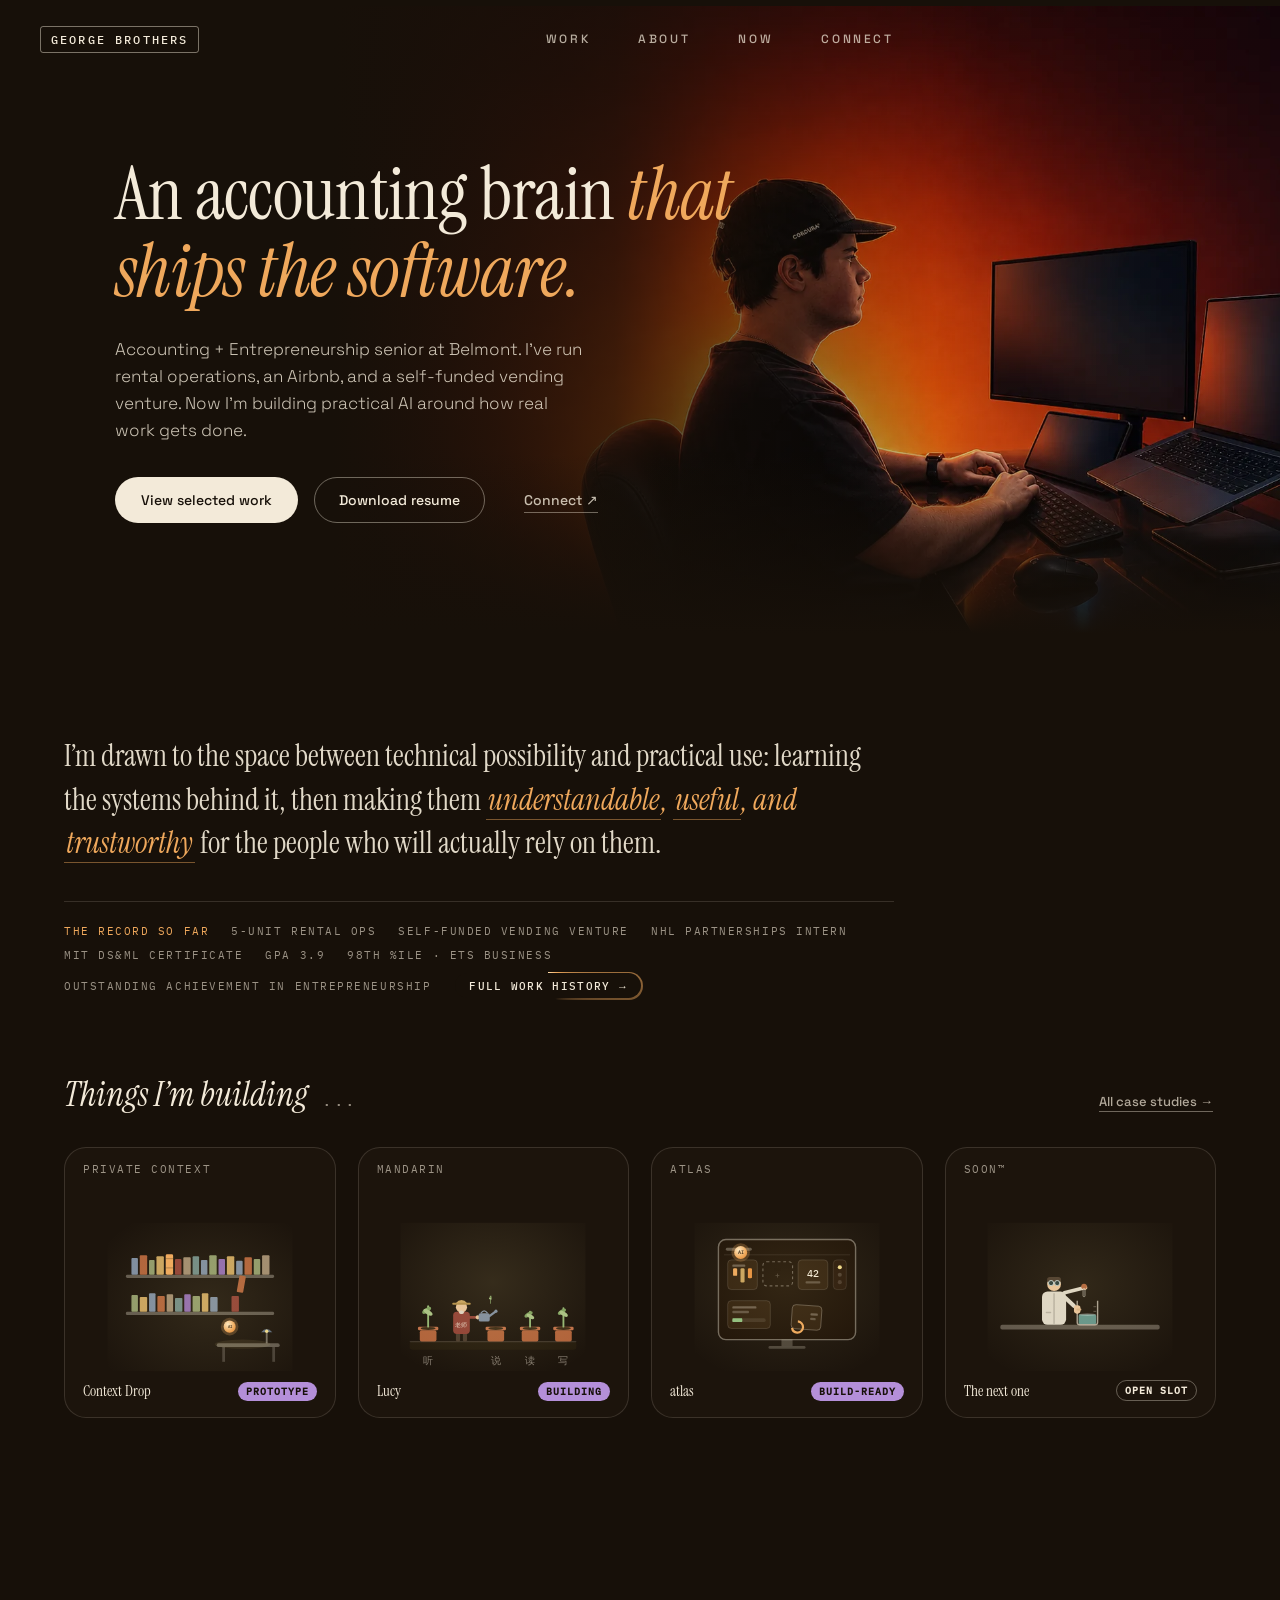
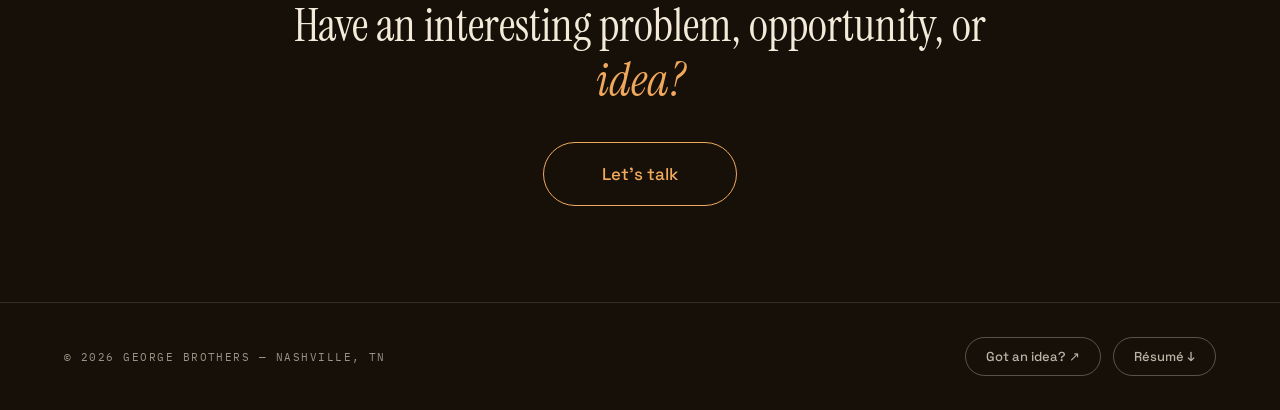
==== commit d8328778: "Sync public mirror from private @ c3781a7" ====
--- a/index.html
+++ b/index.html
@@ -19,7 +19,7 @@
 <link rel="preload" as="font" type="font/woff2" href="/assets/fonts/instrument-serif-400.v1.woff2" crossorigin>
 <link rel="preload" as="font" type="font/woff2" href="/assets/fonts/space-grotesk-var.v1.woff2" crossorigin>
 <link rel="preload" as="font" type="font/woff2" href="/assets/fonts/ibm-plex-mono-400.v1.woff2" crossorigin>
-<link rel="preload" as="image" href="/assets/hero-center.v1.webp" fetchpriority="high">
+<link rel="preload" as="image" href="/assets/hero-desk.v2.webp" fetchpriority="high">
 <link rel="stylesheet" href="/css/site.css">
 <link rel="stylesheet" href="/css/scenes.css">
 <style>
@@ -31,43 +31,6 @@
 
 /* ===== scene pausing (offscreen) ===== */
 .r-scene.gb-paused,.r-scene.gb-paused *{animation-play-state:paused}
-
-/* ===== hero (desktop base) ===== */
-/* The portrait is centred and deliberately taller than the frame: the subject sits
-   dead-centre, the copy reads over the orange side of the backdrop. Everything in
-   .hero-stage is sized off the stage height, so the composition holds at any width. */
-.r-hero{position:relative;height:780px;overflow:hidden;margin-top:-72px;background:#120a1d}
-/* Backdrop = a 40px-wide copy of the portrait, upscaled. Reads as the design's
-   blur(70px) wash without asking the compositor to blur a full-bleed image. */
-.hero-backdrop{position:absolute;inset:-8%;width:116%;height:116%;opacity:.95;background:url("[data-uri]") center/cover no-repeat}
-.hero-stage{position:absolute;z-index:0;left:50%;top:-21.67%;height:169%;aspect-ratio:1122/1402;transform:translateX(-50%);container-type:size}
-.hero-photo{position:absolute;inset:0;width:100%;height:100%;object-fit:cover;-webkit-mask-image:linear-gradient(90deg,transparent 0%,#000 12%,#000 88%,transparent 100%);mask-image:linear-gradient(90deg,transparent 0%,#000 12%,#000 88%,transparent 100%)}
-.hero-fade-x{position:absolute;inset:0;z-index:1;background:linear-gradient(90deg,rgba(18,10,29,.82) 0%,rgba(18,10,29,.6) 20%,rgba(18,10,29,.18) 36%,rgba(18,10,29,0) 48%)}
-.hero-fade-b{position:absolute;inset:0;z-index:1;background:linear-gradient(180deg,rgba(18,10,29,.55) 0%,rgba(18,10,29,0) 16%),linear-gradient(0deg,#171009 0%,rgba(23,16,9,.6) 8%,rgba(23,16,9,0) 22%)}
-.hero-copy{position:relative;z-index:2;max-width:640px;padding:202px 0 68px 64px;display:flex;flex-direction:column;gap:22px}
-.hero-eyebrow{margin:0;font:400 11px 'IBM Plex Mono',monospace;letter-spacing:.2em;color:rgba(243,234,217,.6)}
-.hero-h1{margin:0;font:400 clamp(34px,4.72vw,68px)/1.04 'Instrument Serif',serif;letter-spacing:-.015em;text-wrap:pretty}
-.hero-amber{font-style:italic;color:#ffa05c}
-.hero-sub{margin:0;max-width:440px;font:300 17px/1.6 'Space Grotesk',sans-serif;color:rgba(243,234,217,.85)}
-
-/* ===== hero monitor (composited onto the screen in the photo) =====
-   Positioned as a % of .hero-stage and typeset in cqh (1cqh = 1% of stage height),
-   so it stays welded to the screen at every viewport size. Content from home.js. */
-.hero-monitor{position:absolute;left:28.94%;top:38.61%;width:21.27%;height:13.82%;transform:perspective(30.1cqh) rotateY(24deg) skew(4.6deg,-14.15deg);transform-origin:left center;background:#0c0916;border-radius:.15cqh;overflow:hidden;box-shadow:0 0 1.67cqh rgba(150,110,255,.28);opacity:.94;display:flex;flex-direction:column}
-.hm-term{flex:1.4;padding:.455cqh .531cqh;overflow:hidden;border-bottom:1px solid rgba(150,110,255,.18)}
-.hm-brand{margin:0 0 .228cqh;font:500 .493cqh 'IBM Plex Mono',monospace;letter-spacing:.08em;color:#b79aff}
-.hm-line{font:400 .493cqh/1.7 'IBM Plex Mono',monospace;white-space:nowrap}
-.hm-caret{display:inline-block;width:.303cqh;height:.531cqh;background:#ffa05c;animation:hmcaret 1.2s steps(2) infinite}
-@keyframes hmcaret{0%,100%{opacity:1;transform:scale(1)}50%{opacity:.35;transform:scale(.75)}}
-/* Kept narrow: across the full panel the skew throws a row's value so far above its
-   key that the pair stops reading as one row. */
-.hm-ledger{flex:1;width:62%;padding:.379cqh .531cqh}
-.hm-title{margin:0 0 .228cqh;font:500 .455cqh 'IBM Plex Mono',monospace;letter-spacing:.1em;color:rgba(243,234,217,.5)}
-.hm-row{display:flex;justify-content:space-between;font:400 .493cqh/1.75 'IBM Plex Mono',monospace;padding:0 .152cqh}
-.hero-actions{display:flex;align-items:center;gap:16px;margin-top:8px;flex-wrap:wrap}
-.hero-primary{background:#f3ead9;color:#171009;font:500 14px 'Space Grotesk',sans-serif;padding:15px 28px;border-radius:999px;cursor:pointer;transition:background .3s}
-.hero-ghost{border:1px solid rgba(243,234,217,.4);font:500 14px 'Space Grotesk',sans-serif;padding:14px 24px;border-radius:999px;cursor:pointer;transition:border-color .3s,color .3s}
-.hero-connect{font:500 14px 'Space Grotesk',sans-serif;color:rgba(243,234,217,.8);border:1px solid transparent;padding:14px 22px;border-radius:999px;cursor:pointer;background-image:linear-gradient(rgba(243,234,217,.4),rgba(243,234,217,.4));background-repeat:no-repeat;background-size:calc(100% - 44px) 1px;background-position:22px calc(100% - 9px);transition:border-color .55s ease,color .55s ease,background-size .55s ease}
 
 /* ===== responsive ===== */
 /* scenes run a touch larger inside their cards for legibility */
@@ -79,29 +42,43 @@
 @media (max-width:1024px){
   .r-cards{grid-template-columns:1fr 1fr !important}
 }
-/* The stage is a fixed 1055px wide, so below ~1200 the subject creeps toward the
-   copy. Tighten the headline and deepen the left scrim rather than move the photo. */
-@media (min-width:901px) and (max-width:1200px){
-  .hero-h1{font-size:clamp(34px,5.2vw,58px)}
-  .hero-copy{max-width:520px;padding:190px 0 60px clamp(24px,4vw,64px)}
-  .hero-fade-x{background:linear-gradient(90deg,rgba(18,10,29,.9) 0%,rgba(18,10,29,.78) 22%,rgba(18,10,29,.42) 42%,rgba(18,10,29,.1) 60%,rgba(18,10,29,0) 72%)}
-}
-/* Below 900 the hero stacks: portrait band on top, copy underneath. --ph drives the
-   band height; the stage is 1.34x that and pulled up 17% so the crop lands on the
-   subject and the desk rather than the full body. */
 @media (max-width:900px){
   .gb-positioning,.gb-work,.gb-cta{padding-left:clamp(18px,4.5vw,64px) !important;padding-right:clamp(18px,4.5vw,64px) !important}
-  .r-hero{height:auto;--ph:clamp(400px,84vw,560px)}
-  .hero-backdrop{inset:auto;top:0;left:-8%;width:116%;height:var(--ph)}
-  /* 124.95vw keeps the stage at least viewport-wide (aspect 1122/1402), so the
-     photo's feathered side edges never surface as a seam on tablet widths. */
-  .hero-stage{top:calc(var(--ph) * -.17);height:max(calc(var(--ph) * 1.34),124.95vw)}
-  .hero-fade-x{top:0;bottom:auto;height:var(--ph);background:linear-gradient(180deg,rgba(18,10,29,.72) 0%,rgba(18,10,29,.14) 15%,rgba(18,10,29,0) 30%)}
-  /* Spans the whole hero, not just the band: the stage can now run taller than --ph,
-     so this has to go fully opaque at the band edge and stay that way underneath. */
-  .hero-fade-b{top:0;bottom:0;height:auto;background:linear-gradient(180deg,rgba(23,16,9,0) calc(var(--ph) - 190px),rgba(23,16,9,.62) calc(var(--ph) - 80px),#171009 var(--ph))}
-  .hero-copy{max-width:none;padding:calc(var(--ph) - 44px) clamp(20px,5vw,40px) 8px}
-  .hero-sub{max-width:520px}
+  .r-hero{height:auto !important;margin-top:-72px !important}
+  /* Mobile hero: show the WHOLE figure (head-to-keyboard, subject centered) like the
+     desktop composition. The image is landscape (1672x941, aspect 1.78) with ~25% empty
+     sky above the cap. A full-width crop makes the box narrower than the image, so cover
+     binds on HEIGHT (full vertical incl. all the sky, subject small, object-position-Y
+     inert). We make the box WIDER than the image (width:190vw) so cover binds on WIDTH:
+     vertical overflow appears and horizontal overflow is clipped by overflow:hidden.
+     Horizontal framing is set by this left offset (object-position-X is inert once the
+     crop binds on width). left:-76vw slides the crop window to source x ~0.40-0.93 so the
+     empty chair back on the left is cropped down to a sliver, the subject sits left-of-
+     centre, and the desk/monitor/mouse on the right come into frame (matching the desktop
+     composition). The box is deliberately tall (92vw) so most of the vertical figure is
+     revealed (cap ~16% from top, keyboard ~80%, desk edge ~97%) with only modest sky.
+     object-position 50% 80% keeps the small top-crop on the sky.
+     Overlays are pulled DOWN off the figure: the top scrim only darkens the nav/sky band,
+     and the bottom scrim is a short band anchored to the bottom (top edge at ~84%, below
+     the keyboard) so his torso/keyboard are no longer blacked out. The text block starts
+     at ~95% of the image (below the keyboard) and flows onto the page background, so it
+     sits under him rather than over his face. */
+  .r-hero img{position:absolute !important;left:-76vw !important;right:auto !important;top:0 !important;width:190vw !important;height:clamp(340px,92vw,580px) !important;object-fit:cover;object-position:50% 80% !important}
+  .r-hero>div:nth-child(2){background:linear-gradient(180deg,rgba(23,16,9,.85) 0%,rgba(23,16,9,.32) 42%,rgba(23,16,9,0) 100%) !important;top:0 !important;bottom:auto !important;left:0 !important;right:0 !important;height:clamp(100px,24vw,160px) !important}
+  .r-hero>div:nth-child(3){top:auto !important;bottom:0 !important;left:0 !important;right:0 !important;height:clamp(55px,15vw,110px) !important;background:linear-gradient(0deg,#171009 40%,rgba(23,16,9,0) 100%) !important}
+  .r-hero>div:nth-child(4){max-width:none !important;padding:clamp(320px,87vw,550px) 24px 8px !important}
+}
+@media (min-width:601px) and (max-width:900px){
+  /* Tablet band: the phone crop (190vw) over-zooms once the viewport is wide (height caps
+     while the image keeps enlarging), tightening the top and pulling the bottom scrim over
+     the keyboard. A gentler 145vw zoom, taller box, and shorter bottom scrim keep the same
+     whole-figure framing (hat ~8-15% from top, keyboard visible and clear of the scrim/text)
+     across 601-900px. left:-48vw applies the same rightward shift as the phone so the chair
+     is trimmed and the full desk/monitor/laptop show, subject left-of-centre. */
+  .r-hero img{left:-48vw !important;width:150vw !important;height:clamp(420px,62vw,600px) !important;object-position:50% 72% !important}
+  .r-hero>div:nth-child(2){height:clamp(130px,26vw,180px) !important}
+  .r-hero>div:nth-child(3){height:clamp(50px,9vw,90px) !important}
+  .r-hero>div:nth-child(4){padding-top:clamp(390px,58vw,560px) !important}
 }
 @media (max-width:560px){
   .r-cards{grid-template-columns:minmax(0,1fr) !important}
@@ -113,16 +90,13 @@
 .posw:hover,.posw:focus-visible{border-color:#efa85c;background:#efa85c;color:#171009}
 .posw-pop{position:absolute;bottom:calc(100% + 12px);left:50%;width:244px;transform:translateX(-50%) translateY(8px) scale(.94);opacity:0;pointer-events:none;background:#211711;border:1px solid rgba(239,168,92,.5);border-radius:12px;padding:14px 16px;box-shadow:0 16px 40px rgba(0,0,0,.55);transform-origin:bottom center;z-index:6;transition:opacity .3s ease,transform .3s cubic-bezier(.34,1.4,.6,1)}
 .posw:hover .posw-pop,.posw:focus-visible .posw-pop{transform:translateX(-50%) translateY(0) scale(1);opacity:1}
-.posw-ipa{display:block;font:400 10px 'IBM Plex Mono',monospace;font-style:normal;letter-spacing:.08em;color:rgba(239,168,92,.9);margin-bottom:5px}
+.posw-ipa{display:block;font:400 11px 'IBM Plex Mono',monospace;font-style:normal;letter-spacing:.08em;color:rgba(239,168,92,.9);margin-bottom:5px}
 .posw-def{display:block;font:400 13.5px/1.5 'Space Grotesk',sans-serif;font-style:normal;color:#f3ead9}
 
 /* ===== work card hover (saturate filter dropped — scenes brighten via their own .warm layer) ===== */
 .wcard{transition:transform .35s,box-shadow .35s,border-color .35s}
 .wcard:hover{transform:translateY(-6px) !important;box-shadow:0 18px 40px rgba(0,0,0,.5) !important}
-.card-lang:hover{border-color:rgba(147,181,115,.65) !important}
-.card-shelf:hover{border-color:rgba(239,168,92,.6) !important}
-.card-site:hover{border-color:rgba(125,140,160,.7) !important}
-.card-lab:hover{border-color:rgba(120,190,180,.65) !important}
+.card-lang:hover,.card-shelf:hover,.card-atlas:hover,.card-site:hover,.card-lab:hover{border-color:rgba(243,234,217,.28) !important}
 
 /* ===== CTA envelope hover ===== */
 .cta{display:inline-flex;align-items:center;border:1.5px solid #efa85c;color:#efa85c;font:500 17px 'Space Grotesk',sans-serif;padding:20px 58px;border-radius:999px;cursor:pointer;transition:background .35s,color .35s,border-color .35s}
@@ -164,11 +138,6 @@
     <a href="/connect" class="hv-nav">CONNECT</a>
   </div>
   <div class="gb-nav-right">
-    <div class="gb-status">
-      <span class="pdot" aria-hidden="true"></span>
-      <span>NASHVILLE —</span>
-      <span id="ticker-word" aria-hidden="true">BUILDING</span>
-    </div>
     <button type="button" class="nav-burger" aria-expanded="false" aria-controls="mobile-menu" aria-label="Menu">
       <span></span><span></span><span></span>
     </button>
@@ -178,39 +147,24 @@
 <main id="main">
 
 <!-- ============ HERO ============ -->
-<div class="r-hero">
-  <div class="hero-backdrop" aria-hidden="true"></div>
-  <div class="hero-stage">
-    <img class="hero-photo" src="/assets/hero-center.v1.webp" width="1122" height="1402" fetchpriority="high" alt="George Brothers leaning on his desk, arms crossed, lit by a warm purple and orange glow">
-    <div class="hero-monitor" aria-hidden="true">
-      <div class="hm-term">
-        <p class="hm-brand">✻ CLAUDE CODE</p>
-        <div class="hm-lines"></div>
-        <span class="hm-caret"></span>
-      </div>
-      <div class="hm-ledger">
-        <p class="hm-title">LEDGER.XLSX</p>
-        <div class="hm-rows"></div>
-      </div>
-    </div>
-  </div>
-  <div class="hero-fade-x" aria-hidden="true"></div>
-  <div class="hero-fade-b" aria-hidden="true"></div>
-  <div class="hero-copy">
-    <p class="hero-eyebrow">ACCOUNTING + ENTREPRENEURSHIP · BELMONT UNIVERSITY · NASHVILLE</p>
-    <h1 class="hero-h1">I build systems for analysis, automation, <span class="hero-amber">&amp; better decisions.</span></h1>
-    <p class="hero-sub">Accounting + Entrepreneurship senior at Belmont. I’ve run rental operations, an Airbnb, and a self-funded vending venture. Now I’m building practical AI around how real work gets done.</p>
-    <div class="hero-actions">
-      <a href="/work" class="hv-cta hero-primary">View selected work</a>
-      <a href="/assets/george-brothers-resume.pdf" download class="hv-pill hero-ghost">Download resume</a>
-      <a href="/connect" class="hv-connect-line hero-connect">Connect ↗</a>
+<div class="r-hero" style="position:relative;height:640px;overflow:hidden;margin-top:-72px">
+  <img src="/assets/hero-desk.v2.webp" width="1672" height="941" fetchpriority="high" alt="George working at a multi-monitor desk" style="position:absolute;right:0;top:0;width:74%;height:100%;object-fit:cover;object-position:62% center">
+  <div style="position:absolute;inset:0;background:linear-gradient(90deg,#171009 26%,rgba(23,16,9,.82) 48%,rgba(23,16,9,.2) 73%,rgba(23,16,9,0) 100%)"></div>
+  <div style="position:absolute;inset:0;background:linear-gradient(0deg,#171009 2%,rgba(23,16,9,0) 30%)"></div>
+  <div style="position:relative;z-index:2;max-width:640px;padding:150px 0 0 clamp(64px,9vw,120px);display:flex;flex-direction:column;gap:26px">
+    <h1 style="margin:0;font:400 clamp(32px,7.5vw,74px)/1.04 'Instrument Serif',serif;letter-spacing:-.01em">An accounting brain <span style="font-style:italic;color:#efa85c">that ships the software.</span></h1>
+    <p style="margin:0;max-width:470px;font:300 17px/1.6 'Space Grotesk',sans-serif;color:rgba(243,234,217,.82)">Accounting + Entrepreneurship senior at Belmont. I’ve run rental operations, an Airbnb, and a self-funded vending venture. Now I’m building practical AI around how real work gets done.</p>
+    <div style="display:flex;align-items:center;gap:16px;margin-top:6px;flex-wrap:wrap">
+      <a href="/work" class="hv-cta" style="background:#f3ead9;color:#171009;font:500 14px 'Space Grotesk',sans-serif;padding:14px 26px;border-radius:999px;cursor:pointer;transition:background .3s">View selected work</a>
+      <a href="/assets/george-brothers-resume.pdf" download class="hv-pill" style="border:1px solid rgba(243,234,217,.4);font:500 14px 'Space Grotesk',sans-serif;padding:13px 24px;border-radius:999px;cursor:pointer;transition:border-color .3s,color .3s">Download resume</a>
+      <a href="/connect" class="hv-connect-line" style="font:500 14px 'Space Grotesk',sans-serif;color:rgba(243,234,217,.8);border:1px solid transparent;padding:13px 22px;border-radius:999px;cursor:pointer;background-image:linear-gradient(rgba(243,234,217,.4),rgba(243,234,217,.4));background-repeat:no-repeat;background-size:calc(100% - 44px) 1px;background-position:22px calc(100% - 9px);transition:border-color .55s ease,color .55s ease,background-size .55s ease">Connect ↗</a>
     </div>
   </div>
 </div>
 
 <!-- ============ POSITIONING ============ -->
 <div class="gb-positioning" style="padding:88px 64px 72px;max-width:830px">
-  <p style="margin:0;font:400 clamp(22px,3vw,30px)/1.45 'Instrument Serif',serif;color:rgba(243,234,217,.92)">AI is moving fast. I’m drawn to the space between technical possibility and practical use: learning the systems behind it, then making them <span style="font-style:italic;color:#efa85c"><span class="posw" tabindex="0">understandable<span class="posw-pop r-tip"><span class="posw-ipa">/ˌʌndərˈstandəb(ə)l/</span><span class="posw-def">You can see how it works, not just that it works.</span></span></span>, <span class="posw" tabindex="0">useful<span class="posw-pop r-tip"><span class="posw-ipa">/ˈjuːsfʊl/</span><span class="posw-def">It earns its place by making real work easier.</span></span></span>, and <span class="posw" tabindex="0">trustworthy<span class="posw-pop r-tip"><span class="posw-ipa">/ˈtrʌs(t)ˌwərðē/</span><span class="posw-def">It behaves the same way when no one is watching.</span></span></span></span> for the people who will actually rely on them.</p>
+  <p style="margin:0;font:400 clamp(22px,3vw,30px)/1.45 'Instrument Serif',serif;color:rgba(243,234,217,.92)">I’m drawn to the space between technical possibility and practical use: learning the systems behind it, then making them <span style="font-style:italic;color:#efa85c"><span class="posw" tabindex="0">understandable<span class="posw-pop r-tip"><span class="posw-ipa">/ˌʌndərˈstandəb(ə)l/</span><span class="posw-def">You can see how it works, not just that it works.</span></span></span>, <span class="posw" tabindex="0">useful<span class="posw-pop r-tip"><span class="posw-ipa">/ˈjuːsfʊl/</span><span class="posw-def">It earns its place by making real work easier.</span></span></span>, and <span class="posw" tabindex="0">trustworthy<span class="posw-pop r-tip"><span class="posw-ipa">/ˈtrʌs(t)ˌwərðē/</span><span class="posw-def">It behaves the same way when no one is watching.</span></span></span></span> for the people who will actually rely on them.</p>
   <div style="margin-top:36px;padding-top:22px;border-top:1px solid rgba(243,234,217,.14);display:flex;flex-wrap:wrap;align-items:baseline;column-gap:22px;row-gap:10px;font:400 11px 'IBM Plex Mono',monospace;letter-spacing:.14em;color:rgba(243,234,217,.6)">
     <span style="color:#efa85c">THE RECORD SO FAR</span>
     <span>5-UNIT RENTAL OPS</span>
@@ -218,6 +172,8 @@
     <span>NHL PARTNERSHIPS INTERN</span>
     <span>MIT DS&amp;ML CERTIFICATE</span>
     <span>GPA 3.9</span>
+    <span>98TH %ILE · ETS BUSINESS</span>
+    <span>OUTSTANDING ACHIEVEMENT IN ENTREPRENEURSHIP</span>
     <a href="/about" class="record-ring" aria-label="Full work history">
       <span class="record-ring-label">FULL WORK HISTORY →</span>
     </a>
@@ -233,44 +189,44 @@
   </div>
   <div class="r-cards" style="display:grid;grid-template-columns:repeat(4,1fr);gap:22px">
 
-    <!-- card 1: language garden -->
-    <a href="/work#case-0" aria-label="Open case study: Chief of Learning" class="wcard card-lang" style="aspect-ratio:1;border-radius:22px;background:#1a2112;border:1px solid rgba(147,181,115,.28);position:relative;display:grid;place-items:center;overflow:hidden;cursor:pointer">
+    <!-- card 1: context drop -->
+    <a href="/work#case-5" aria-label="Open case study: Context Drop" class="wcard card-shelf" style="aspect-ratio:1;border-radius:22px;background:#1c140c;border:1px solid rgba(243,234,217,.14);position:relative;display:grid;place-items:center;overflow:hidden;cursor:pointer">
+      <div class="r-scene scn" data-scene="library" data-variant="mini" aria-hidden="true" style="position:relative;width:164px;height:150px;margin-top:28px"></div>
+      <div style="position:absolute;left:18px;right:18px;bottom:16px;display:flex;align-items:center;justify-content:space-between;gap:8px">
+        <span style="font:400 15px 'Instrument Serif',serif">Context Drop</span>
+        <span style="font:600 9.5px 'IBM Plex Mono',monospace;letter-spacing:.1em;color:#171009;background:#b48fd9;border-radius:99px;padding:3px 8px">PROTOTYPE</span>
+      </div>
+      <span style="position:absolute;top:14px;left:18px;font:400 11px 'IBM Plex Mono',monospace;letter-spacing:.14em;color:rgba(243,234,217,.6)">PRIVATE CONTEXT</span>
+    </a>
+
+    <!-- card 2: lucy -->
+    <a href="/work#case-0" aria-label="Open case study: Lucy" class="wcard card-lang" style="aspect-ratio:1;border-radius:22px;background:#1c140c;border:1px solid rgba(243,234,217,.14);position:relative;display:grid;place-items:center;overflow:hidden;cursor:pointer">
       <div class="r-scene scn" data-scene="garden" data-variant="mini" aria-hidden="true" style="position:relative;width:164px;height:150px;margin-top:28px"></div>
       <div style="position:absolute;left:18px;right:18px;bottom:16px;display:flex;align-items:center;justify-content:space-between;gap:8px">
-        <span style="font:400 15px 'Instrument Serif',serif">Chief of Learning</span>
-        <span style="font:600 9.5px 'IBM Plex Mono',monospace;letter-spacing:.1em;color:#171009;background:#efa85c;border-radius:99px;padding:3px 8px">BUILDING</span>
-      </div>
-      <span style="position:absolute;top:14px;left:18px;font:400 10px 'IBM Plex Mono',monospace;letter-spacing:.14em;color:rgba(243,234,217,.6)">语言花园</span>
-    </a>
-
-    <!-- card 2: the thinking shelf -->
-    <a href="/work#case-5" aria-label="Open case study: Context Engine" class="wcard card-shelf" style="aspect-ratio:1;border-radius:22px;background:#221609;border:1px solid rgba(239,168,92,.25);position:relative;display:grid;place-items:center;overflow:hidden;cursor:pointer">
-      <div class="r-scene scn" data-scene="library" data-variant="mini" aria-hidden="true" style="position:relative;width:164px;height:150px;margin-top:28px"></div>
-      <div style="position:absolute;left:18px;right:18px;bottom:16px;display:flex;align-items:center;justify-content:space-between;gap:8px">
-        <span style="font:400 15px 'Instrument Serif',serif">Context Engine</span>
-        <span style="font:600 9.5px 'IBM Plex Mono',monospace;letter-spacing:.1em;color:#171009;background:#8fc4d9;border-radius:99px;padding:3px 8px">PROTOTYPE</span>
-      </div>
-      <span style="position:absolute;top:14px;left:18px;font:400 10px 'IBM Plex Mono',monospace;letter-spacing:.14em;color:rgba(243,234,217,.6)">THE SHELF</span>
-    </a>
-
-    <!-- card 3: this website -->
-    <a href="/work#case-2" aria-label="Open case study: This site" class="wcard card-site" style="aspect-ratio:1;border-radius:22px;background:#141824;border:1px solid rgba(125,140,160,.32);position:relative;display:grid;place-items:center;overflow:hidden;cursor:pointer">
-      <div class="r-scene scn" data-scene="website" data-variant="mini" aria-hidden="true" style="position:relative;width:164px;height:150px;margin-top:28px"></div>
-      <div style="position:absolute;left:18px;right:18px;bottom:16px;display:flex;align-items:center;justify-content:space-between;gap:8px">
-        <span style="font:400 15px 'Instrument Serif',serif">This site</span>
-        <span style="font:600 9.5px 'IBM Plex Mono',monospace;letter-spacing:.1em;color:#171009;background:#8fbf7f;border-radius:99px;padding:3px 8px">SHIPPED</span>
-      </div>
-      <span style="position:absolute;top:14px;left:18px;font:400 10px 'IBM Plex Mono',monospace;letter-spacing:.14em;color:rgba(243,234,217,.6)">GEB.COM</span>
+        <span style="font:400 15px 'Instrument Serif',serif">Lucy</span>
+        <span style="font:600 9.5px 'IBM Plex Mono',monospace;letter-spacing:.1em;color:#171009;background:#b48fd9;border-radius:99px;padding:3px 8px">BUILDING</span>
+      </div>
+      <span style="position:absolute;top:14px;left:18px;font:400 11px 'IBM Plex Mono',monospace;letter-spacing:.14em;color:rgba(243,234,217,.6)">MANDARIN</span>
+    </a>
+
+    <!-- card 3: atlas -->
+    <a href="/work#case-1" aria-label="Open case study: atlas" class="wcard card-atlas" style="aspect-ratio:1;border-radius:22px;background:#1c140c;border:1px solid rgba(243,234,217,.14);position:relative;display:grid;place-items:center;overflow:hidden;cursor:pointer">
+      <div class="r-scene scn" data-scene="dashboard" data-variant="mini" aria-hidden="true" style="position:relative;width:164px;height:150px;margin-top:28px"></div>
+      <div style="position:absolute;left:18px;right:18px;bottom:16px;display:flex;align-items:center;justify-content:space-between;gap:8px">
+        <span style="font:400 15px 'Instrument Serif',serif">atlas</span>
+        <span style="font:600 9.5px 'IBM Plex Mono',monospace;letter-spacing:.1em;color:#171009;background:#b48fd9;border-radius:99px;padding:3px 8px">BUILD-READY</span>
+      </div>
+      <span style="position:absolute;top:14px;left:18px;font:400 11px 'IBM Plex Mono',monospace;letter-spacing:.14em;color:rgba(243,234,217,.6)">ATLAS</span>
     </a>
 
     <!-- card 4: the lab -->
-    <a href="/work#case-3" aria-label="Open case study: The next one" class="wcard card-lab" style="aspect-ratio:1;border-radius:22px;background:#101d1c;border:1px solid rgba(120,190,180,.28);position:relative;display:grid;place-items:center;overflow:hidden;cursor:pointer">
+    <a href="/work#case-3" aria-label="Open case study: The next one" class="wcard card-lab" style="aspect-ratio:1;border-radius:22px;background:#1c140c;border:1px solid rgba(243,234,217,.14);position:relative;display:grid;place-items:center;overflow:hidden;cursor:pointer">
       <div class="r-scene scn" data-scene="lab" data-variant="mini" aria-hidden="true" style="position:relative;width:164px;height:150px;margin-top:28px"></div>
       <div style="position:absolute;left:18px;right:18px;bottom:16px;display:flex;align-items:center;justify-content:space-between;gap:8px">
         <span style="font:400 15px 'Instrument Serif',serif">The next one</span>
-        <span style="font:600 9.5px 'IBM Plex Mono',monospace;letter-spacing:.1em;color:#171009;background:#78beb4;border-radius:99px;padding:3px 8px">OPEN SLOT</span>
-      </div>
-      <span style="position:absolute;top:14px;left:18px;font:400 10px 'IBM Plex Mono',monospace;letter-spacing:.14em;color:rgba(243,234,217,.6)">SOON™</span>
+        <span style="font:600 9.5px 'IBM Plex Mono',monospace;letter-spacing:.1em;color:#f3ead9;background:transparent;border:1px solid rgba(243,234,217,.35);border-radius:99px;padding:3px 8px">OPEN SLOT</span>
+      </div>
+      <span style="position:absolute;top:14px;left:18px;font:400 11px 'IBM Plex Mono',monospace;letter-spacing:.14em;color:rgba(243,234,217,.6)">SOON™</span>
     </a>
 
   </div>
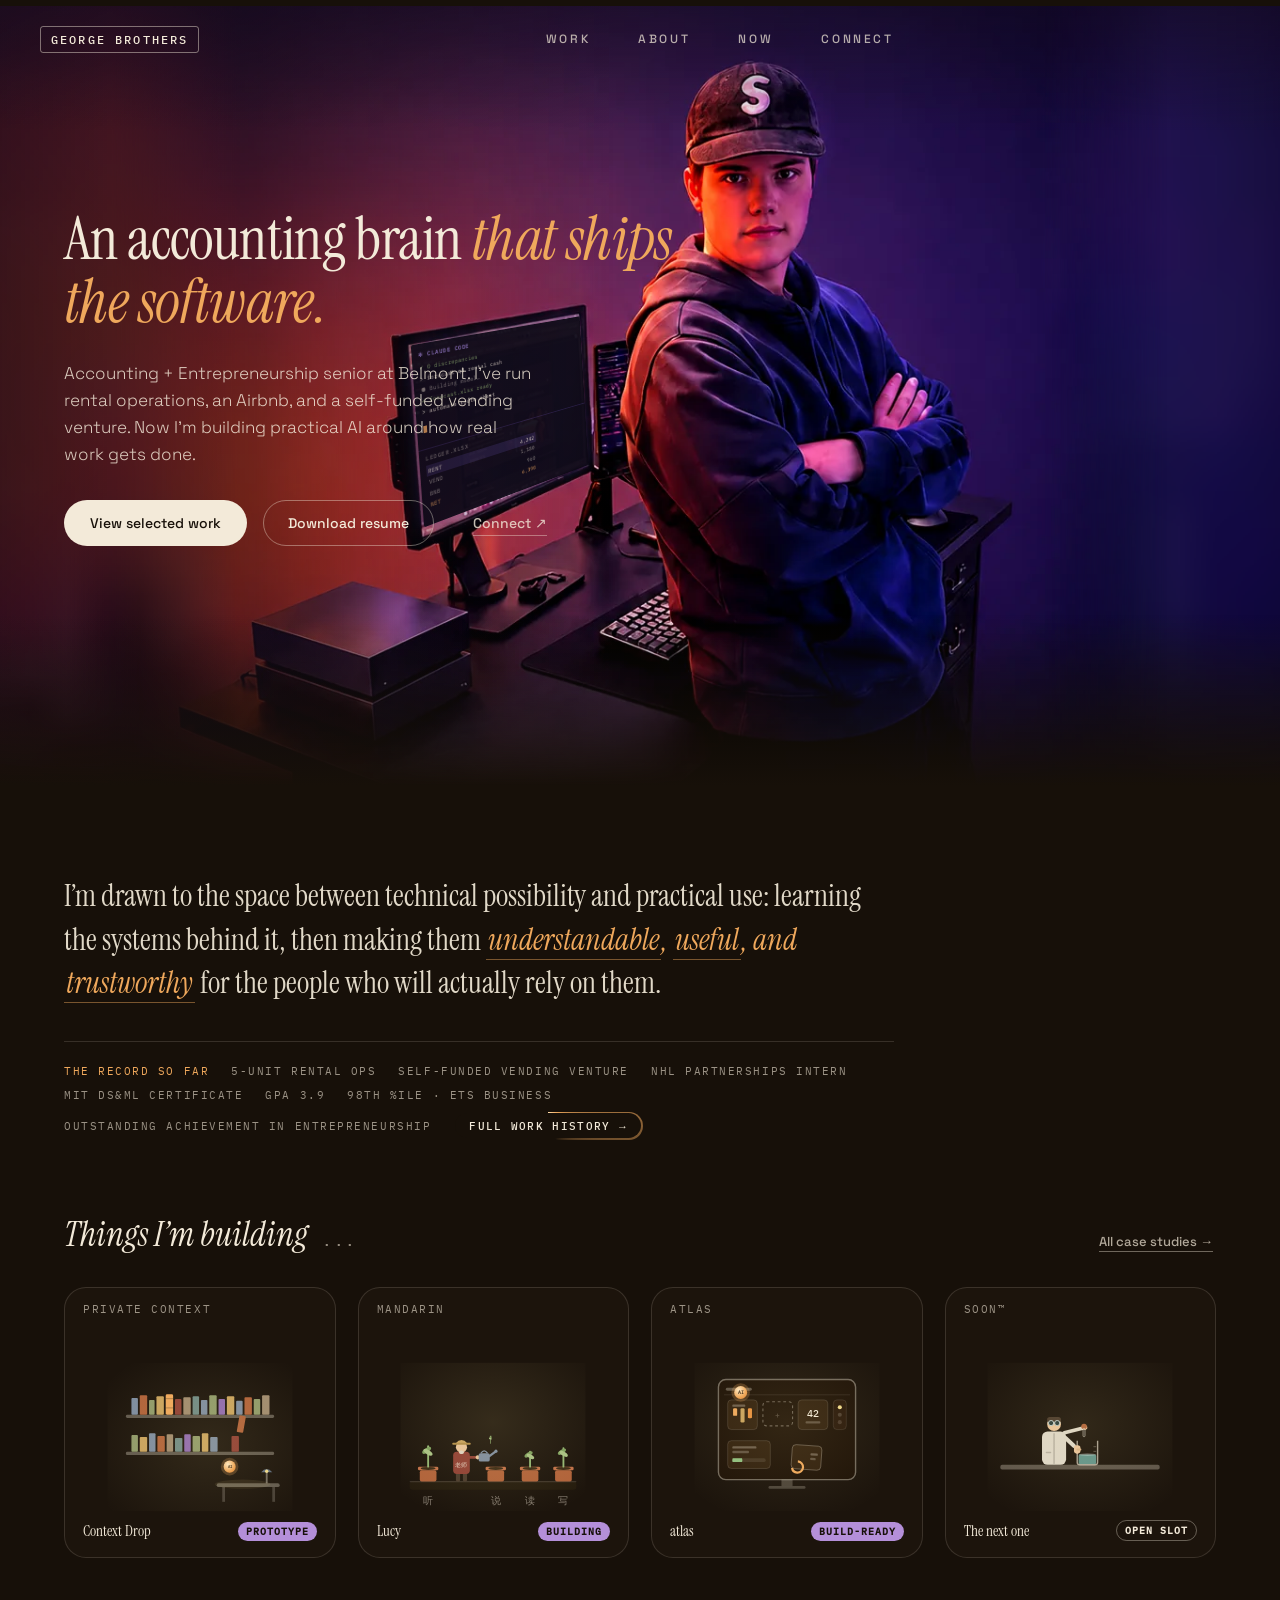
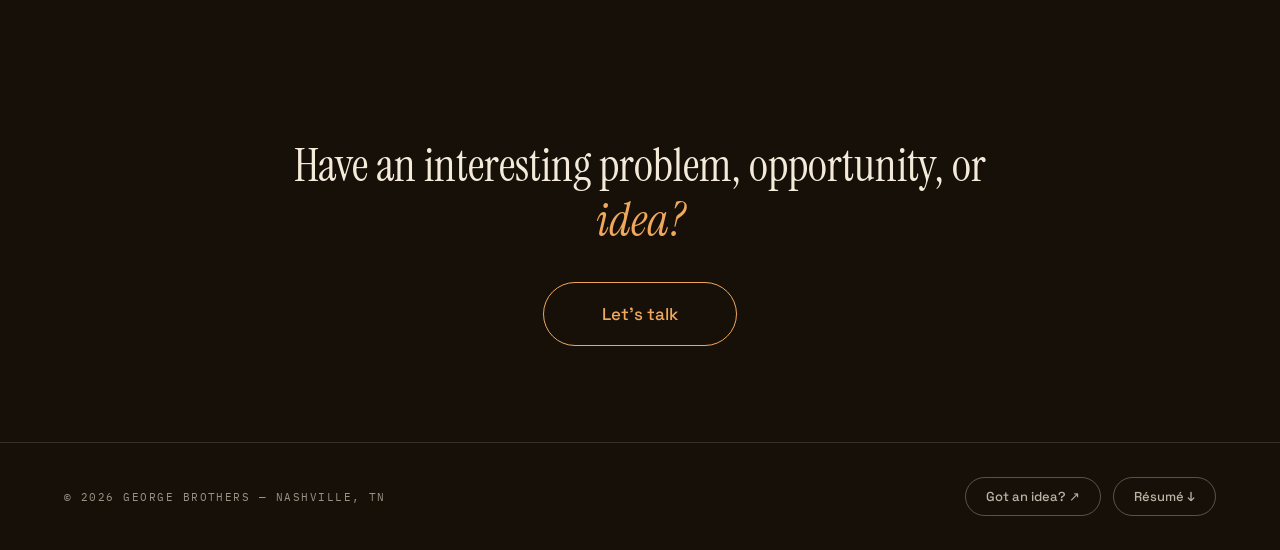
==== commit 44495d27: "Sync public mirror from private @ 72ca76a" ====
--- a/index.html
+++ b/index.html
@@ -19,7 +19,7 @@
 <link rel="preload" as="font" type="font/woff2" href="/assets/fonts/instrument-serif-400.v1.woff2" crossorigin>
 <link rel="preload" as="font" type="font/woff2" href="/assets/fonts/space-grotesk-var.v1.woff2" crossorigin>
 <link rel="preload" as="font" type="font/woff2" href="/assets/fonts/ibm-plex-mono-400.v1.woff2" crossorigin>
-<link rel="preload" as="image" href="/assets/hero-desk.v2.webp" fetchpriority="high">
+<link rel="preload" as="image" href="/assets/hero-center.v1.webp" fetchpriority="high">
 <link rel="stylesheet" href="/css/site.css">
 <link rel="stylesheet" href="/css/scenes.css">
 <style>
@@ -31,6 +31,40 @@
 
 /* ===== scene pausing (offscreen) ===== */
 .r-scene.gb-paused,.r-scene.gb-paused *{animation-play-state:paused}
+
+/* ===== hero (desktop base) =====
+   The portrait is centred and deliberately taller than the frame: the subject sits
+   dead-centre, the copy reads over the orange side of the backdrop. Everything in
+   .hero-stage is sized off the stage height, so the composition holds at any width. */
+.r-hero{position:relative;height:780px;overflow:hidden;margin-top:-72px;background:#120a1d}
+/* Backdrop = a 40px-wide copy of the portrait, upscaled. Reads as a blur(70px) wash
+   without asking the compositor to blur a full-bleed image. */
+.hero-backdrop{position:absolute;inset:-8%;width:116%;height:116%;opacity:.95;background:url("[data-uri]") center/cover no-repeat}
+.hero-stage{position:absolute;z-index:0;left:50%;top:-21.67%;height:169%;aspect-ratio:1122/1402;transform:translateX(-50%);container-type:size}
+.hero-photo{position:absolute;inset:0;width:100%;height:100%;object-fit:cover;-webkit-mask-image:linear-gradient(90deg,transparent 0%,#000 12%,#000 88%,transparent 100%);mask-image:linear-gradient(90deg,transparent 0%,#000 12%,#000 88%,transparent 100%)}
+.hero-fade-x{position:absolute;inset:0;z-index:1;background:linear-gradient(90deg,rgba(18,10,29,.82) 0%,rgba(18,10,29,.6) 20%,rgba(18,10,29,.18) 36%,rgba(18,10,29,0) 48%)}
+.hero-fade-b{position:absolute;inset:0;z-index:1;background:linear-gradient(180deg,rgba(18,10,29,.55) 0%,rgba(18,10,29,0) 16%),linear-gradient(0deg,#171009 0%,rgba(23,16,9,.6) 8%,rgba(23,16,9,0) 22%)}
+.hero-copy{position:relative;z-index:2;max-width:640px;padding:202px 0 68px 64px;display:flex;flex-direction:column;gap:26px}
+.hero-h1{margin:0;font:400 clamp(32px,4.72vw,68px)/1.04 'Instrument Serif',serif;letter-spacing:-.01em;text-wrap:pretty}
+.hero-amber{font-style:italic;color:#efa85c}
+.hero-sub{margin:0;max-width:470px;font:300 17px/1.6 'Space Grotesk',sans-serif;color:rgba(243,234,217,.85)}
+.hero-actions{display:flex;align-items:center;gap:16px;margin-top:6px;flex-wrap:wrap}
+
+/* ===== hero monitor (composited onto the screen in the photo) =====
+   Positioned as a % of .hero-stage and typeset in cqh (1cqh = 1% of stage height),
+   so it stays welded to the screen at every viewport size. Content from home.js.
+   The transform is fitted to the lit panel's measured corners in the asset. */
+.hero-monitor{position:absolute;left:28.94%;top:38.61%;width:21.27%;height:13.82%;transform:perspective(30.1cqh) rotateY(24deg) skew(4.6deg,-14.15deg);transform-origin:left center;background:#0c0916;border-radius:.15cqh;overflow:hidden;box-shadow:0 0 1.67cqh rgba(150,110,255,.28);opacity:.94;display:flex;flex-direction:column}
+.hm-term{flex:1.4;padding:.455cqh .531cqh;overflow:hidden;border-bottom:1px solid rgba(150,110,255,.18)}
+.hm-brand{margin:0 0 .228cqh;font:500 .493cqh 'IBM Plex Mono',monospace;letter-spacing:.08em;color:#b79aff}
+.hm-line{font:400 .493cqh/1.7 'IBM Plex Mono',monospace;white-space:nowrap}
+.hm-caret{display:inline-block;width:.303cqh;height:.531cqh;background:#efa85c;animation:hmcaret 1.2s steps(2) infinite}
+@keyframes hmcaret{0%,100%{opacity:1;transform:scale(1)}50%{opacity:.35;transform:scale(.75)}}
+/* Kept narrow: across the full panel the skew throws a row's value so far above its
+   key that the pair stops reading as one row. */
+.hm-ledger{flex:1;width:62%;padding:.379cqh .531cqh}
+.hm-title{margin:0 0 .228cqh;font:500 .455cqh 'IBM Plex Mono',monospace;letter-spacing:.1em;color:rgba(243,234,217,.5)}
+.hm-row{display:flex;justify-content:space-between;font:400 .493cqh/1.75 'IBM Plex Mono',monospace;padding:0 .152cqh}
 
 /* ===== responsive ===== */
 /* scenes run a touch larger inside their cards for legibility */
@@ -42,43 +76,29 @@
 @media (max-width:1024px){
   .r-cards{grid-template-columns:1fr 1fr !important}
 }
+/* The stage is a fixed 1055px wide, so below ~1200 the subject creeps toward the
+   copy. Tighten the headline and deepen the left scrim rather than move the photo. */
+@media (min-width:901px) and (max-width:1200px){
+  .hero-h1{font-size:clamp(32px,5.2vw,58px)}
+  .hero-copy{max-width:520px;padding:190px 0 60px clamp(24px,4vw,64px)}
+  .hero-fade-x{background:linear-gradient(90deg,rgba(18,10,29,.9) 0%,rgba(18,10,29,.78) 22%,rgba(18,10,29,.42) 42%,rgba(18,10,29,.1) 60%,rgba(18,10,29,0) 72%)}
+}
 @media (max-width:900px){
   .gb-positioning,.gb-work,.gb-cta{padding-left:clamp(18px,4.5vw,64px) !important;padding-right:clamp(18px,4.5vw,64px) !important}
-  .r-hero{height:auto !important;margin-top:-72px !important}
-  /* Mobile hero: show the WHOLE figure (head-to-keyboard, subject centered) like the
-     desktop composition. The image is landscape (1672x941, aspect 1.78) with ~25% empty
-     sky above the cap. A full-width crop makes the box narrower than the image, so cover
-     binds on HEIGHT (full vertical incl. all the sky, subject small, object-position-Y
-     inert). We make the box WIDER than the image (width:190vw) so cover binds on WIDTH:
-     vertical overflow appears and horizontal overflow is clipped by overflow:hidden.
-     Horizontal framing is set by this left offset (object-position-X is inert once the
-     crop binds on width). left:-76vw slides the crop window to source x ~0.40-0.93 so the
-     empty chair back on the left is cropped down to a sliver, the subject sits left-of-
-     centre, and the desk/monitor/mouse on the right come into frame (matching the desktop
-     composition). The box is deliberately tall (92vw) so most of the vertical figure is
-     revealed (cap ~16% from top, keyboard ~80%, desk edge ~97%) with only modest sky.
-     object-position 50% 80% keeps the small top-crop on the sky.
-     Overlays are pulled DOWN off the figure: the top scrim only darkens the nav/sky band,
-     and the bottom scrim is a short band anchored to the bottom (top edge at ~84%, below
-     the keyboard) so his torso/keyboard are no longer blacked out. The text block starts
-     at ~95% of the image (below the keyboard) and flows onto the page background, so it
-     sits under him rather than over his face. */
-  .r-hero img{position:absolute !important;left:-76vw !important;right:auto !important;top:0 !important;width:190vw !important;height:clamp(340px,92vw,580px) !important;object-fit:cover;object-position:50% 80% !important}
-  .r-hero>div:nth-child(2){background:linear-gradient(180deg,rgba(23,16,9,.85) 0%,rgba(23,16,9,.32) 42%,rgba(23,16,9,0) 100%) !important;top:0 !important;bottom:auto !important;left:0 !important;right:0 !important;height:clamp(100px,24vw,160px) !important}
-  .r-hero>div:nth-child(3){top:auto !important;bottom:0 !important;left:0 !important;right:0 !important;height:clamp(55px,15vw,110px) !important;background:linear-gradient(0deg,#171009 40%,rgba(23,16,9,0) 100%) !important}
-  .r-hero>div:nth-child(4){max-width:none !important;padding:clamp(320px,87vw,550px) 24px 8px !important}
-}
-@media (min-width:601px) and (max-width:900px){
-  /* Tablet band: the phone crop (190vw) over-zooms once the viewport is wide (height caps
-     while the image keeps enlarging), tightening the top and pulling the bottom scrim over
-     the keyboard. A gentler 145vw zoom, taller box, and shorter bottom scrim keep the same
-     whole-figure framing (hat ~8-15% from top, keyboard visible and clear of the scrim/text)
-     across 601-900px. left:-48vw applies the same rightward shift as the phone so the chair
-     is trimmed and the full desk/monitor/laptop show, subject left-of-centre. */
-  .r-hero img{left:-48vw !important;width:150vw !important;height:clamp(420px,62vw,600px) !important;object-position:50% 72% !important}
-  .r-hero>div:nth-child(2){height:clamp(130px,26vw,180px) !important}
-  .r-hero>div:nth-child(3){height:clamp(50px,9vw,90px) !important}
-  .r-hero>div:nth-child(4){padding-top:clamp(390px,58vw,560px) !important}
+  /* Below 900 the hero stacks: portrait band on top, copy underneath. --ph drives the
+     band height; the stage is 1.34x that and pulled up 17% so the crop lands on the
+     subject and the desk rather than the full body. The portrait is 1122x1402, so
+     124.95vw keeps the stage at least viewport-wide and its feathered side edges
+     never surface as a seam on tablet widths. */
+  .r-hero{height:auto;--ph:clamp(400px,84vw,560px)}
+  .hero-backdrop{inset:auto;top:0;left:-8%;width:116%;height:var(--ph)}
+  .hero-stage{top:calc(var(--ph) * -.17);height:max(calc(var(--ph) * 1.34),124.95vw)}
+  .hero-fade-x{top:0;bottom:auto;height:var(--ph);background:linear-gradient(180deg,rgba(18,10,29,.72) 0%,rgba(18,10,29,.14) 15%,rgba(18,10,29,0) 30%)}
+  /* Spans the whole hero, not just the band: the stage can run taller than --ph, so this
+     has to go fully opaque at the band edge and stay that way underneath. */
+  .hero-fade-b{top:0;bottom:0;height:auto;background:linear-gradient(180deg,rgba(23,16,9,0) calc(var(--ph) - 190px),rgba(23,16,9,.62) calc(var(--ph) - 80px),#171009 var(--ph))}
+  .hero-copy{max-width:none;padding:calc(var(--ph) - 44px) clamp(20px,5vw,40px) 8px}
+  .hero-sub{max-width:520px}
 }
 @media (max-width:560px){
   .r-cards{grid-template-columns:minmax(0,1fr) !important}
@@ -147,14 +167,28 @@
 <main id="main">
 
 <!-- ============ HERO ============ -->
-<div class="r-hero" style="position:relative;height:640px;overflow:hidden;margin-top:-72px">
-  <img src="/assets/hero-desk.v2.webp" width="1672" height="941" fetchpriority="high" alt="George working at a multi-monitor desk" style="position:absolute;right:0;top:0;width:74%;height:100%;object-fit:cover;object-position:62% center">
-  <div style="position:absolute;inset:0;background:linear-gradient(90deg,#171009 26%,rgba(23,16,9,.82) 48%,rgba(23,16,9,.2) 73%,rgba(23,16,9,0) 100%)"></div>
-  <div style="position:absolute;inset:0;background:linear-gradient(0deg,#171009 2%,rgba(23,16,9,0) 30%)"></div>
-  <div style="position:relative;z-index:2;max-width:640px;padding:150px 0 0 clamp(64px,9vw,120px);display:flex;flex-direction:column;gap:26px">
-    <h1 style="margin:0;font:400 clamp(32px,7.5vw,74px)/1.04 'Instrument Serif',serif;letter-spacing:-.01em">An accounting brain <span style="font-style:italic;color:#efa85c">that ships the software.</span></h1>
-    <p style="margin:0;max-width:470px;font:300 17px/1.6 'Space Grotesk',sans-serif;color:rgba(243,234,217,.82)">Accounting + Entrepreneurship senior at Belmont. I’ve run rental operations, an Airbnb, and a self-funded vending venture. Now I’m building practical AI around how real work gets done.</p>
-    <div style="display:flex;align-items:center;gap:16px;margin-top:6px;flex-wrap:wrap">
+<div class="r-hero">
+  <div class="hero-backdrop" aria-hidden="true"></div>
+  <div class="hero-stage">
+    <img class="hero-photo" src="/assets/hero-center.v1.webp" width="1122" height="1402" fetchpriority="high" alt="George Brothers leaning on his desk, arms crossed, lit by a warm purple and orange glow">
+    <div class="hero-monitor" aria-hidden="true">
+      <div class="hm-term">
+        <p class="hm-brand">✻ CLAUDE CODE</p>
+        <div class="hm-lines"></div>
+        <span class="hm-caret"></span>
+      </div>
+      <div class="hm-ledger">
+        <p class="hm-title">LEDGER.XLSX</p>
+        <div class="hm-rows"></div>
+      </div>
+    </div>
+  </div>
+  <div class="hero-fade-x" aria-hidden="true"></div>
+  <div class="hero-fade-b" aria-hidden="true"></div>
+  <div class="hero-copy">
+    <h1 class="hero-h1">An accounting brain <span class="hero-amber">that ships the software.</span></h1>
+    <p class="hero-sub">Accounting + Entrepreneurship senior at Belmont. I’ve run rental operations, an Airbnb, and a self-funded vending venture. Now I’m building practical AI around how real work gets done.</p>
+    <div class="hero-actions">
       <a href="/work" class="hv-cta" style="background:#f3ead9;color:#171009;font:500 14px 'Space Grotesk',sans-serif;padding:14px 26px;border-radius:999px;cursor:pointer;transition:background .3s">View selected work</a>
       <a href="/assets/george-brothers-resume.pdf" download class="hv-pill" style="border:1px solid rgba(243,234,217,.4);font:500 14px 'Space Grotesk',sans-serif;padding:13px 24px;border-radius:999px;cursor:pointer;transition:border-color .3s,color .3s">Download resume</a>
       <a href="/connect" class="hv-connect-line" style="font:500 14px 'Space Grotesk',sans-serif;color:rgba(243,234,217,.8);border:1px solid transparent;padding:13px 22px;border-radius:999px;cursor:pointer;background-image:linear-gradient(rgba(243,234,217,.4),rgba(243,234,217,.4));background-repeat:no-repeat;background-size:calc(100% - 44px) 1px;background-position:22px calc(100% - 9px);transition:border-color .55s ease,color .55s ease,background-size .55s ease">Connect ↗</a>
--- a/css/scenes.css
+++ b/css/scenes.css
@@ -42,8 +42,8 @@
 @keyframes gd-cloud{from{transform:translateX(0)}to{transform:translateX(18px)}}
 .gd-fly{animation:gd-fly 11s ease-in-out infinite}
 @keyframes gd-fly{0%,100%{transform:translate(0,0)}25%{transform:translate(-13px,-9px)}50%{transform:translate(-22px,1px)}75%{transform:translate(-9px,7px)}}
-.gd-wingL{animation:gd-flap .46s ease-in-out infinite alternate;transform-origin:right center}
-.gd-wingR{animation:gd-flap .46s ease-in-out infinite alternate;transform-origin:left center}
+.gd-wingL{animation:gd-flap .9s ease-in-out infinite alternate;transform-origin:right center}
+.gd-wingR{animation:gd-flap .9s ease-in-out infinite alternate;transform-origin:left center}
 @keyframes gd-flap{from{transform:scaleX(1)}to{transform:scaleX(.3)}}
 .gd-sw1{animation:gd-sway 3.6s ease-in-out infinite alternate;transform-origin:center bottom}
 .gd-sw2{animation:gd-sway 4.3s ease-in-out infinite alternate;transform-origin:center bottom}
@@ -282,3 +282,40 @@
 @keyframes lib-cite{0%,62%{transform:scaleX(0);opacity:0}63%{opacity:1}68%,78%{transform:scaleX(1);opacity:1}84%,100%{transform:scaleX(0);opacity:0}}
 .scn-host.play .lib-pool{animation:lib-pool var(--scnT) ease-in-out infinite}
 @keyframes lib-pool{0%,56%{opacity:.5}64%,80%{opacity:.95}92%,100%{opacity:.5}}
+
+/* ============================================================
+   7 · redline — Copywriter
+   ============================================================ */
+/* idle */
+.rl-lamp{animation:lb-lampsway 5s ease-in-out infinite alternate;transform-origin:center top}
+.rl-mote1{animation:bk-mote 5.5s linear infinite}
+.rl-mote2{animation:bk-mote 7s linear infinite;animation-delay:-3s}
+.rl-nib{animation:gd-sway 4.2s ease-in-out infinite alternate;transform-origin:center}
+/* narrative — the pen walks the margin, striking the padded lines and
+   leaving the two already-sharp ones lit; a veil hides the reset snap,
+   same trick as db-veil / ws-veil. */
+.scn-host.play .rl-pen{animation:rl-pen var(--scnT) ease-in-out infinite}
+@keyframes rl-pen{0%,4%{transform:translate(0,0) rotate(-20deg)}10%,14%{transform:translate(-8px,17px) rotate(-6deg)}26%,30%{transform:translate(-8px,29px) rotate(-6deg)}42%,46%{transform:translate(-8px,53px) rotate(-6deg)}58%,62%{transform:translate(-8px,77px) rotate(-6deg)}70%,100%{transform:translate(0,0) rotate(-20deg)}}
+.scn-host.play .rl-strike1{animation:rl-strike1 var(--scnT) ease-in-out infinite;transform-origin:left center}
+@keyframes rl-strike1{0%,12%{transform:scaleX(0);opacity:0}14%{opacity:1}16%,88%{transform:scaleX(1);opacity:1}94%,100%{transform:scaleX(0);opacity:0}}
+.scn-host.play .rl-strike2{animation:rl-strike2 var(--scnT) ease-in-out infinite;transform-origin:left center}
+@keyframes rl-strike2{0%,28%{transform:scaleX(0);opacity:0}30%{opacity:1}32%,88%{transform:scaleX(1);opacity:1}94%,100%{transform:scaleX(0);opacity:0}}
+.scn-host.play .rl-strike4{animation:rl-strike4 var(--scnT) ease-in-out infinite;transform-origin:left center}
+@keyframes rl-strike4{0%,44%{transform:scaleX(0);opacity:0}46%{opacity:1}48%,88%{transform:scaleX(1);opacity:1}94%,100%{transform:scaleX(0);opacity:0}}
+.scn-host.play .rl-strike6{animation:rl-strike6 var(--scnT) ease-in-out infinite;transform-origin:left center}
+@keyframes rl-strike6{0%,60%{transform:scaleX(0);opacity:0}62%{opacity:1}64%,88%{transform:scaleX(1);opacity:1}94%,100%{transform:scaleX(0);opacity:0}}
+.scn-host.play .rl-line1{animation:rl-line1 var(--scnT) ease-in-out infinite}
+@keyframes rl-line1{0%,16%{opacity:1}22%,88%{opacity:.32}94%,100%{opacity:1}}
+.scn-host.play .rl-line2{animation:rl-line2 var(--scnT) ease-in-out infinite}
+@keyframes rl-line2{0%,32%{opacity:1}38%,88%{opacity:.32}94%,100%{opacity:1}}
+.scn-host.play .rl-line4{animation:rl-line4 var(--scnT) ease-in-out infinite}
+@keyframes rl-line4{0%,48%{opacity:1}54%,88%{opacity:.32}94%,100%{opacity:1}}
+.scn-host.play .rl-line6{animation:rl-line6 var(--scnT) ease-in-out infinite}
+@keyframes rl-line6{0%,64%{opacity:1}70%,88%{opacity:.32}94%,100%{opacity:1}}
+.scn-host.play .rl-keep1{animation:rl-keep var(--scnT) ease-in-out infinite}
+.scn-host.play .rl-keep2{animation:rl-keep var(--scnT) ease-in-out calc(var(--scnT)*.045) infinite}
+@keyframes rl-keep{0%,36%{opacity:0}40%,88%{opacity:1}94%,100%{opacity:0}}
+.scn-host.play .rl-pill{animation:rl-pill var(--scnT) ease-in-out infinite;transform-origin:center}
+@keyframes rl-pill{0%,70%{transform:scale(.6);opacity:0}76%{transform:scale(1.08);opacity:1}80%,86%{transform:scale(1);opacity:1}92%,100%{transform:scale(.6);opacity:0}}
+.scn-host.play .rl-veil{animation:rl-veil var(--scnT) ease-in-out infinite}
+@keyframes rl-veil{0%,86%{opacity:0}90%,94%{opacity:.6}100%{opacity:0}}
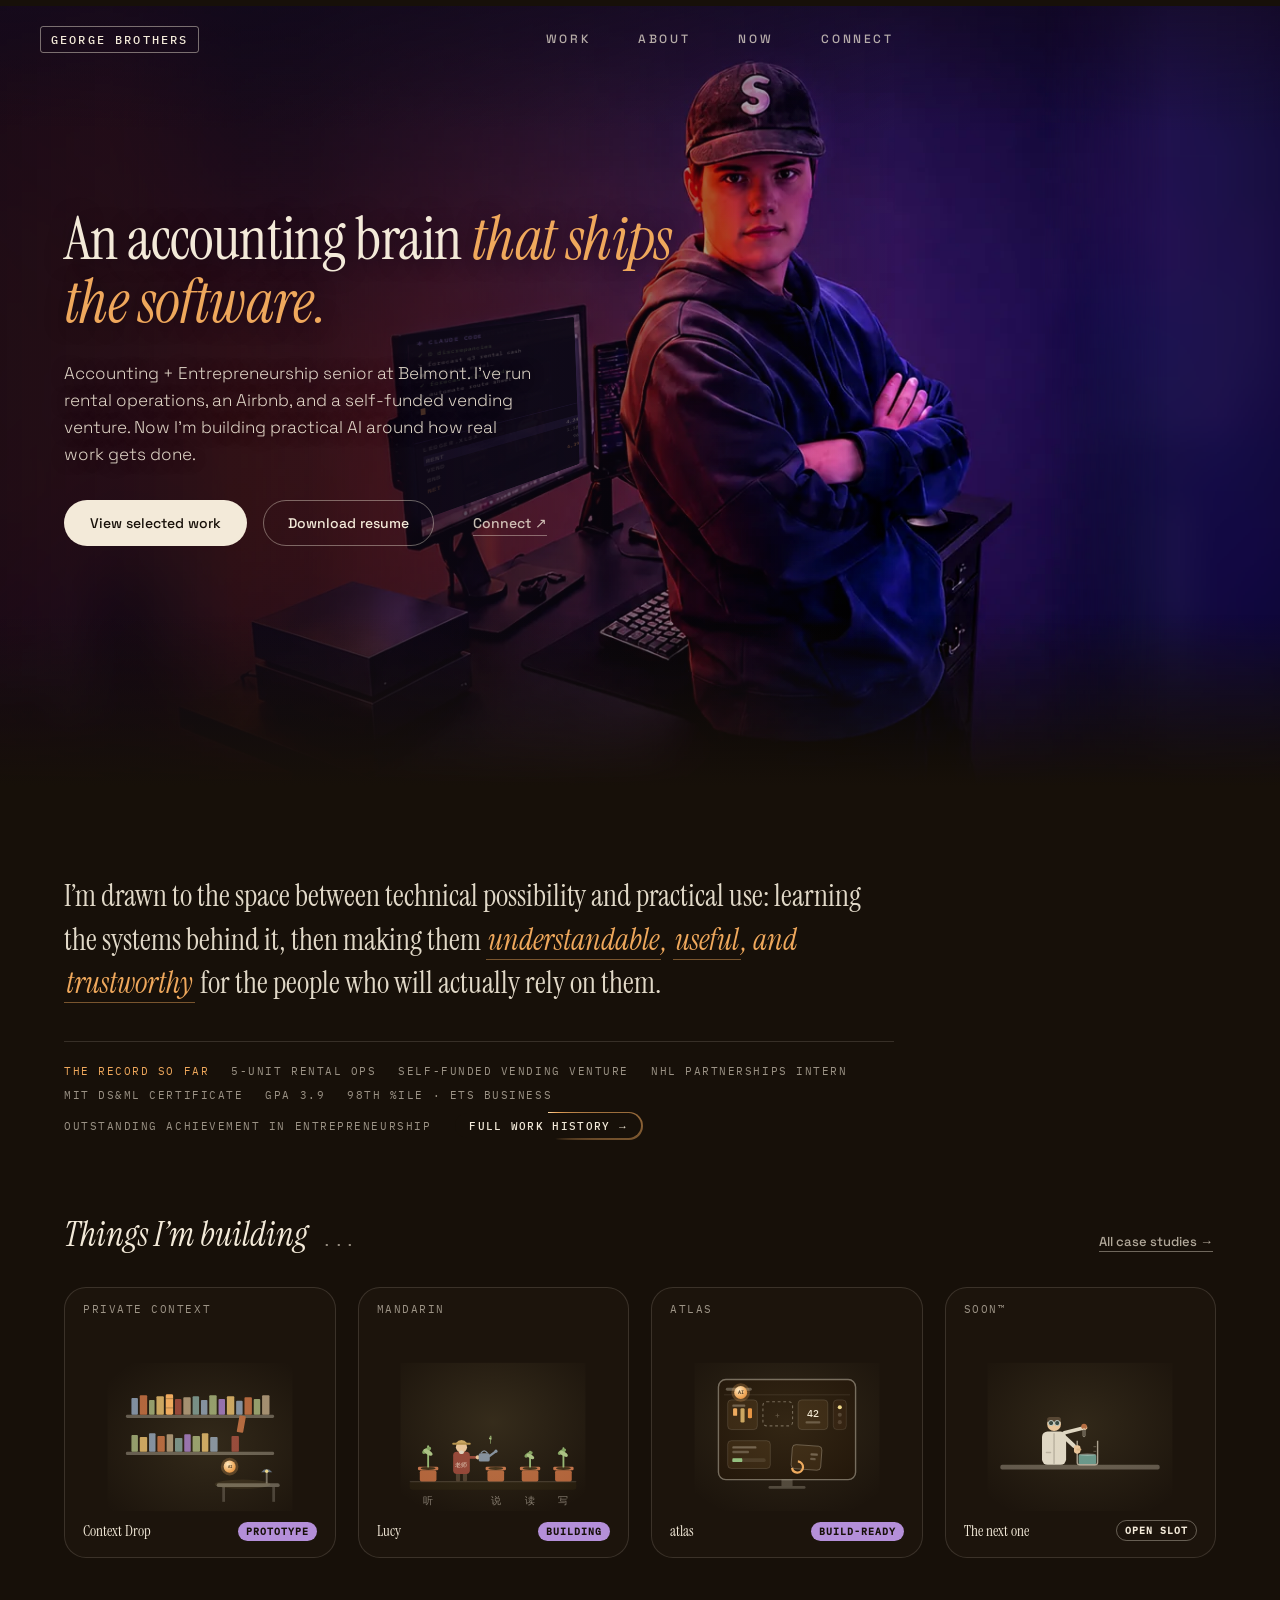
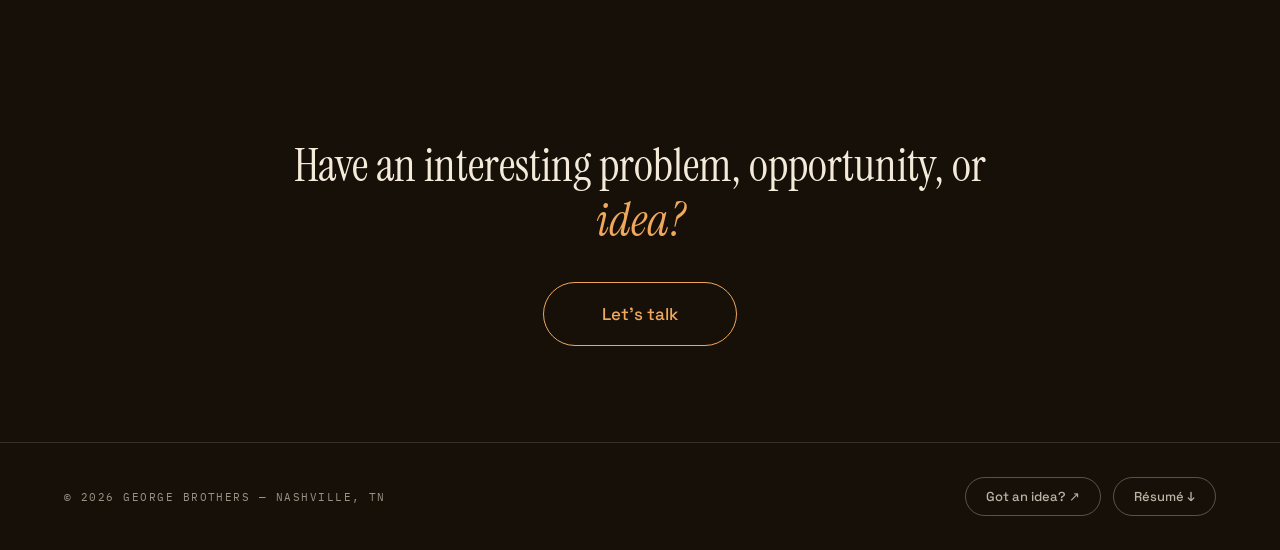
==== commit d029af5f: "Sync public mirror from private @ 2e20c18" ====
--- a/index.html
+++ b/index.html
@@ -42,27 +42,36 @@
 .hero-backdrop{position:absolute;inset:-8%;width:116%;height:116%;opacity:.95;background:url("[data-uri]") center/cover no-repeat}
 .hero-stage{position:absolute;z-index:0;left:50%;top:-21.67%;height:169%;aspect-ratio:1122/1402;transform:translateX(-50%);container-type:size}
 .hero-photo{position:absolute;inset:0;width:100%;height:100%;object-fit:cover;-webkit-mask-image:linear-gradient(90deg,transparent 0%,#000 12%,#000 88%,transparent 100%);mask-image:linear-gradient(90deg,transparent 0%,#000 12%,#000 88%,transparent 100%)}
-.hero-fade-x{position:absolute;inset:0;z-index:1;background:linear-gradient(90deg,rgba(18,10,29,.82) 0%,rgba(18,10,29,.6) 20%,rgba(18,10,29,.18) 36%,rgba(18,10,29,0) 48%)}
+/* The copy column sits over the photo's hottest orange (measured rgb(163,46,61)), and
+   #efa85c on that is the same hue family, so it blends however high the ratio reads.
+   The scrim is deepened and pulled toward neutral so the amber lands on near-black. */
+.hero-fade-x{position:absolute;inset:0;z-index:1;background:linear-gradient(90deg,rgba(14,8,22,.92) 0%,rgba(14,8,22,.84) 24%,rgba(14,8,22,.64) 40%,rgba(14,8,22,.4) 54%,rgba(18,10,29,0) 70%)}
 .hero-fade-b{position:absolute;inset:0;z-index:1;background:linear-gradient(180deg,rgba(18,10,29,.55) 0%,rgba(18,10,29,0) 16%),linear-gradient(0deg,#171009 0%,rgba(23,16,9,.6) 8%,rgba(23,16,9,0) 22%)}
 .hero-copy{position:relative;z-index:2;max-width:640px;padding:202px 0 68px 64px;display:flex;flex-direction:column;gap:26px}
-.hero-h1{margin:0;font:400 clamp(32px,4.72vw,68px)/1.04 'Instrument Serif',serif;letter-spacing:-.01em;text-wrap:pretty}
+.hero-h1{margin:0;font:400 clamp(32px,4.72vw,68px)/1.04 'Instrument Serif',serif;letter-spacing:-.01em;text-wrap:pretty;text-shadow:0 1px 20px rgba(10,6,16,.55)}
 .hero-amber{font-style:italic;color:#efa85c}
-.hero-sub{margin:0;max-width:470px;font:300 17px/1.6 'Space Grotesk',sans-serif;color:rgba(243,234,217,.85)}
+.hero-sub{margin:0;max-width:470px;font:300 17px/1.6 'Space Grotesk',sans-serif;color:rgba(243,234,217,.9);text-shadow:0 1px 14px rgba(10,6,16,.5)}
 .hero-actions{display:flex;align-items:center;gap:16px;margin-top:6px;flex-wrap:wrap}
 
 /* ===== hero monitor (composited onto the screen in the photo) =====
-   Positioned as a % of .hero-stage and typeset in cqh (1cqh = 1% of stage height),
-   so it stays welded to the screen at every viewport size. Content from home.js.
-   The transform is fitted to the lit panel's measured corners in the asset. */
-.hero-monitor{position:absolute;left:28.94%;top:38.61%;width:21.27%;height:13.82%;transform:perspective(30.1cqh) rotateY(24deg) skew(4.6deg,-14.15deg);transform-origin:left center;background:#0c0916;border-radius:.15cqh;overflow:hidden;box-shadow:0 0 1.67cqh rgba(150,110,255,.28);opacity:.94;display:flex;flex-direction:column}
+   The box is the lit panel's bounding box as a % of .hero-stage; home.js then
+   applies a matrix3d that maps that box onto the panel's four measured corners.
+   The panel is a true projective quad, which rotateY + skew cannot reproduce,
+   so the transform is solved rather than hand-tuned. Typeset in cqh (1cqh = 1%
+   of stage height) so it stays welded to the screen at every viewport size.
+   Hidden until home.js has fitted it, so a failed script shows nothing rather
+   than an unaligned rectangle. */
+.hero-monitor{position:absolute;left:27.986%;top:36.448%;width:16.31%;height:15.478%;transform-origin:0 0;background:#0c0916;border-radius:.15cqh;overflow:hidden;box-shadow:0 0 1.67cqh rgba(150,110,255,.28);opacity:0;transition:opacity .4s ease;display:flex;flex-direction:column}
+.hero-monitor.is-fitted{opacity:.94}
 .hm-term{flex:1.4;padding:.455cqh .531cqh;overflow:hidden;border-bottom:1px solid rgba(150,110,255,.18)}
 .hm-brand{margin:0 0 .228cqh;font:500 .493cqh 'IBM Plex Mono',monospace;letter-spacing:.08em;color:#b79aff}
 .hm-line{font:400 .493cqh/1.7 'IBM Plex Mono',monospace;white-space:nowrap}
 .hm-caret{display:inline-block;width:.303cqh;height:.531cqh;background:#efa85c;animation:hmcaret 1.2s steps(2) infinite}
 @keyframes hmcaret{0%,100%{opacity:1;transform:scale(1)}50%{opacity:.35;transform:scale(.75)}}
-/* Kept narrow: across the full panel the skew throws a row's value so far above its
-   key that the pair stops reading as one row. */
-.hm-ledger{flex:1;width:62%;padding:.379cqh .531cqh}
+/* Full width now that the panel uses a solved homography: it maps straight lines to
+   straight lines, so a row's key and value stay on the screen's own horizontal. The
+   old 62% clamp was a workaround for the skew tilting each row apart. */
+.hm-ledger{flex:1;width:100%;padding:.379cqh .531cqh}
 .hm-title{margin:0 0 .228cqh;font:500 .455cqh 'IBM Plex Mono',monospace;letter-spacing:.1em;color:rgba(243,234,217,.5)}
 .hm-row{display:flex;justify-content:space-between;font:400 .493cqh/1.75 'IBM Plex Mono',monospace;padding:0 .152cqh}
 
@@ -81,7 +90,7 @@
 @media (min-width:901px) and (max-width:1200px){
   .hero-h1{font-size:clamp(32px,5.2vw,58px)}
   .hero-copy{max-width:520px;padding:190px 0 60px clamp(24px,4vw,64px)}
-  .hero-fade-x{background:linear-gradient(90deg,rgba(18,10,29,.9) 0%,rgba(18,10,29,.78) 22%,rgba(18,10,29,.42) 42%,rgba(18,10,29,.1) 60%,rgba(18,10,29,0) 72%)}
+  .hero-fade-x{background:linear-gradient(90deg,rgba(14,8,22,.95) 0%,rgba(14,8,22,.9) 26%,rgba(14,8,22,.74) 46%,rgba(14,8,22,.46) 62%,rgba(18,10,29,0) 78%)}
 }
 @media (max-width:900px){
   .gb-positioning,.gb-work,.gb-cta{padding-left:clamp(18px,4.5vw,64px) !important;padding-right:clamp(18px,4.5vw,64px) !important}
